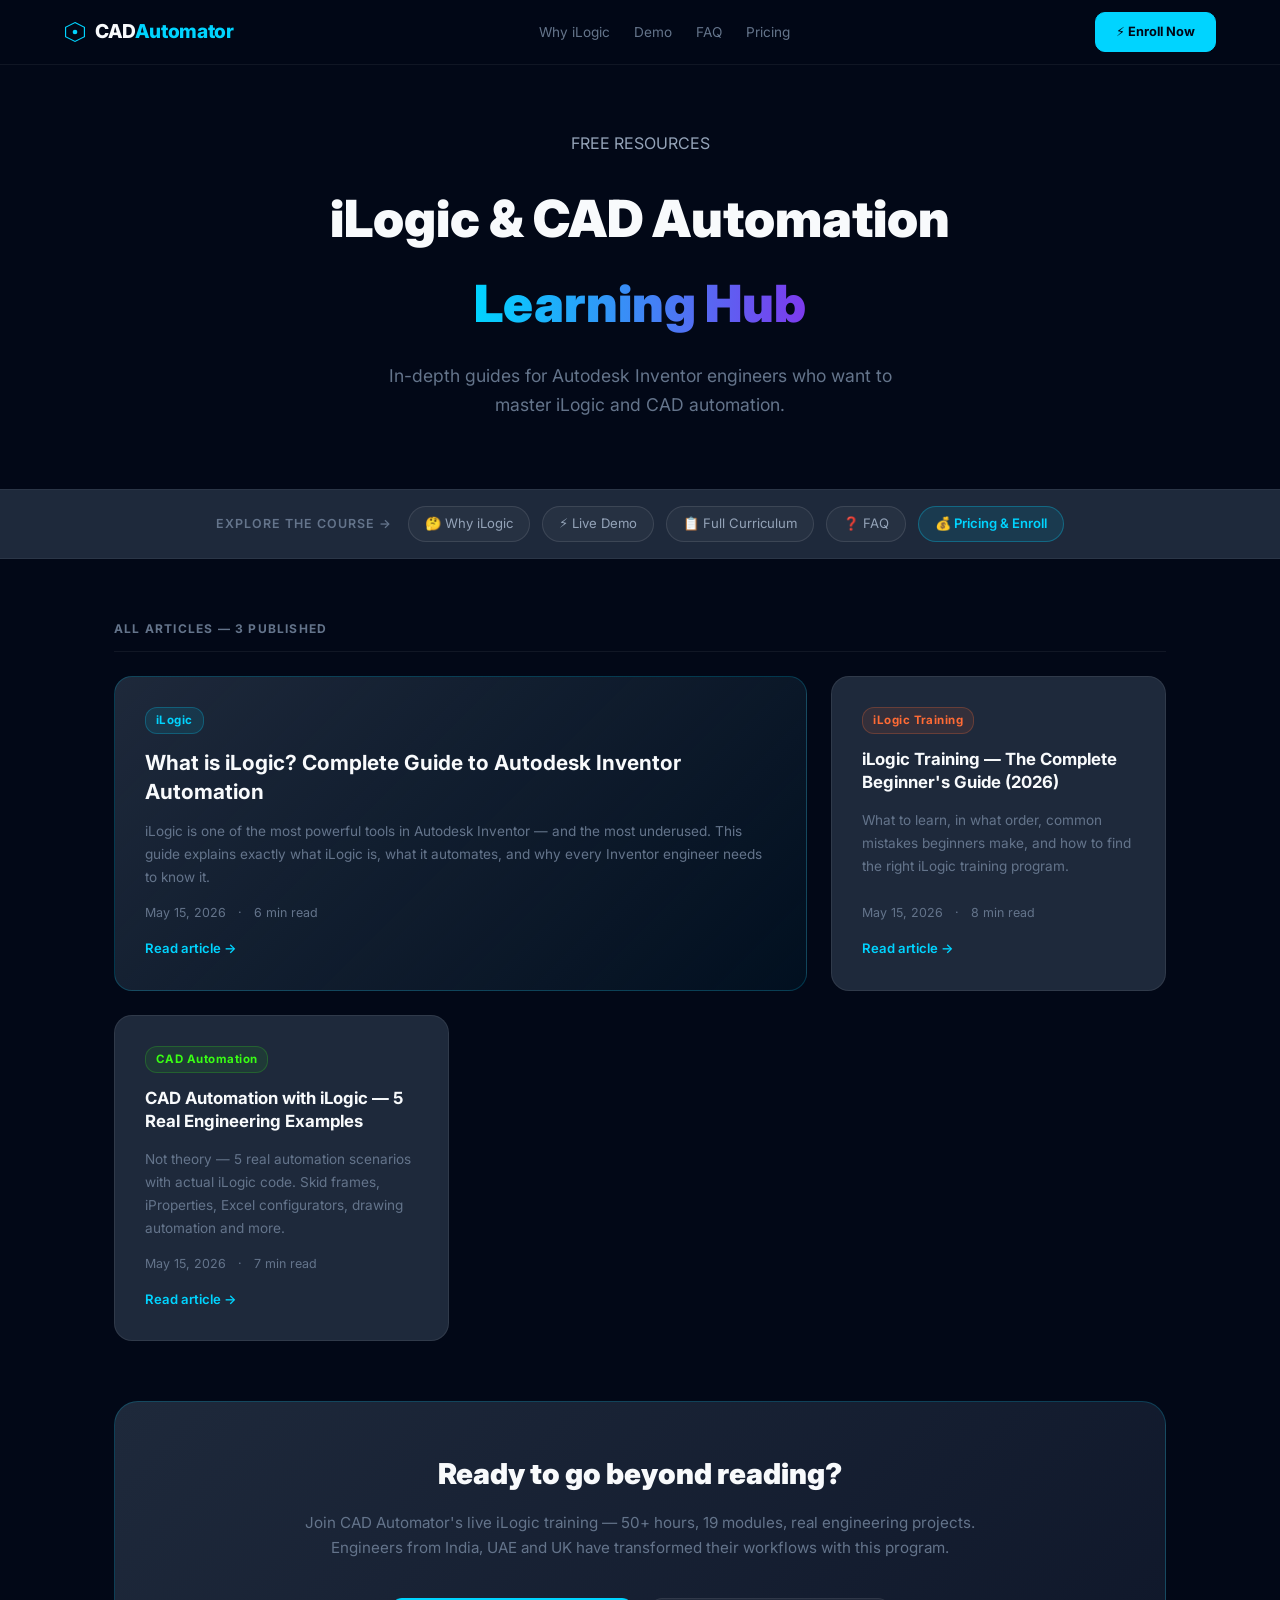
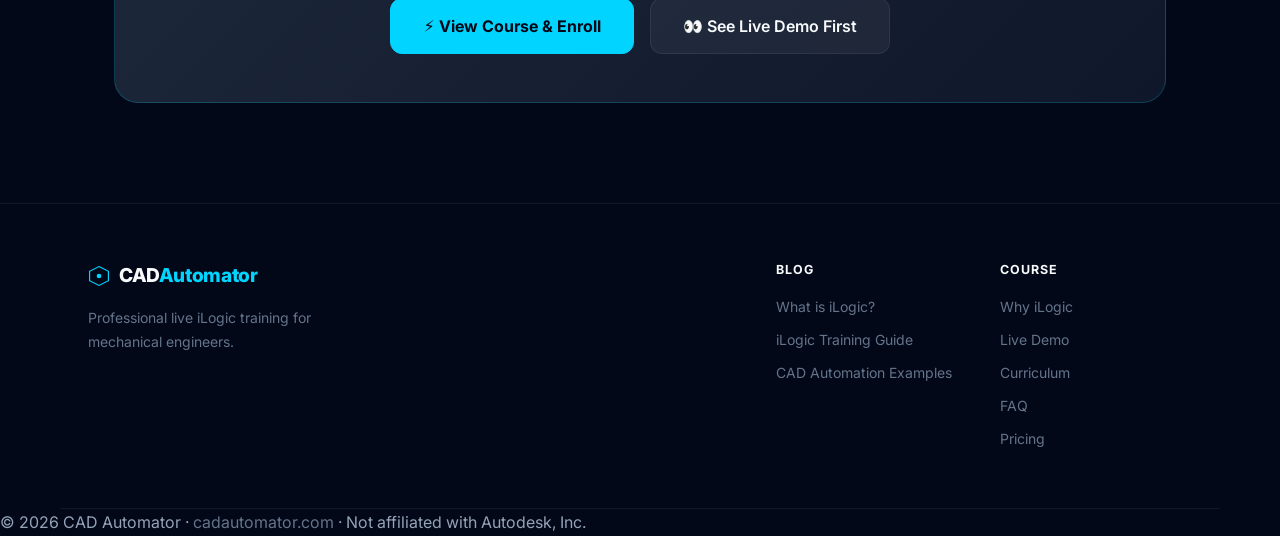
==== blog/index.html @ 7ac7bbc1 "Add blog index hub page with quick nav links + Blog link in main navbar - Created blog/index.html: L" ====
<!DOCTYPE html>
<html lang="en">
<head>
  <meta charset="UTF-8" />
  <meta name="viewport" content="width=device-width, initial-scale=1.0" />
  <title>iLogic & CAD Automation Blog | CAD Automator</title>
  <meta name="description" content="Free iLogic and CAD automation guides for Autodesk Inventor engineers. Learn what iLogic is, how to get started, and see real automation examples." />
  <meta name="keywords" content="iLogic blog, CAD automation articles, Autodesk Inventor iLogic guides, iLogic training resources" />
  <link rel="canonical" href="https://cadautomator.com/blog/" />
  <script async src="https://www.googletagmanager.com/gtag/js?id=G-97KYLBNP5W"></script>
  <script>window.dataLayer=window.dataLayer||[];function gtag(){dataLayer.push(arguments);}gtag('js',new Date());gtag('config','G-97KYLBNP5W');</script>
  <link rel="preconnect" href="https://fonts.googleapis.com" />
  <link href="https://fonts.googleapis.com/css2?family=Inter:wght@300;400;500;600;700;800;900&family=JetBrains+Mono:wght@400;600&display=swap" rel="stylesheet" />
  <link rel="stylesheet" href="../css/style.css" />
  <style>
    .blog-index-hero { padding: 130px 0 70px; background: var(--dark); text-align: center; }
    .blog-index-hero h1 { font-size: clamp(2rem,5vw,3.2rem); font-weight: 900; color: var(--white); margin-bottom: 16px; }
    .blog-index-hero p { font-size: 1.1rem; color: var(--mid); max-width: 560px; margin: 0 auto; }

    /* ── Quick links to main site ── */
    .quick-links-bar { background: var(--dark3); border-top: 1px solid rgba(255,255,255,.06); border-bottom: 1px solid rgba(255,255,255,.06); padding: 16px 0; }
    .quick-links-inner { max-width: 1100px; margin: 0 auto; padding: 0 24px; display: flex; align-items: center; gap: 12px; flex-wrap: wrap; justify-content: center; }
    .ql-label { font-size: .78rem; color: var(--mid); font-weight: 600; letter-spacing: .08em; text-transform: uppercase; margin-right: 4px; }
    .ql-link { display: inline-flex; align-items: center; gap: 6px; background: rgba(255,255,255,.04); border: 1px solid rgba(255,255,255,.1); border-radius: 20px; padding: 6px 16px; font-size: .82rem; color: var(--light); text-decoration: none; transition: border-color .2s, color .2s; white-space: nowrap; }
    .ql-link:hover { border-color: rgba(0,212,255,.4); color: var(--blue); }
    .ql-link.ql-cta { background: rgba(0,212,255,.1); border-color: rgba(0,212,255,.3); color: var(--blue); font-weight: 600; }

    /* ── Articles grid ── */
    .blog-index-body { max-width: 1100px; margin: 0 auto; padding: 60px 24px 100px; }
    .bi-section-label { font-size: .75rem; font-weight: 700; color: var(--mid); letter-spacing: .1em; text-transform: uppercase; margin-bottom: 24px; padding-bottom: 12px; border-bottom: 1px solid rgba(255,255,255,.06); }
    .bi-grid { display: grid; grid-template-columns: repeat(3,1fr); gap: 24px; margin-bottom: 60px; }
    .bi-card { background: var(--dark3); border: 1px solid rgba(255,255,255,.08); border-radius: 18px; padding: 30px; text-decoration: none; display: flex; flex-direction: column; gap: 14px; transition: border-color .2s, transform .2s; }
    .bi-card:hover { border-color: rgba(0,212,255,.35); transform: translateY(-4px); }
    .bi-card.featured { grid-column: span 2; background: linear-gradient(135deg, var(--dark3), rgba(0,212,255,.04)); border-color: rgba(0,212,255,.2); }
    .bi-tag { display:inline-block; padding: 3px 10px; border-radius: 12px; font-size: .72rem; font-weight: 700; letter-spacing: .04em; align-self: flex-start; }
    .bi-tag.blue { background: rgba(0,212,255,.1); color: var(--blue); border: 1px solid rgba(0,212,255,.25); }
    .bi-tag.orange { background: rgba(255,107,53,.1); color: var(--orange); border: 1px solid rgba(255,107,53,.25); }
    .bi-tag.green { background: rgba(57,255,20,.08); color: var(--green); border: 1px solid rgba(57,255,20,.2); }
    .bi-card h2 { font-size: 1.05rem; font-weight: 700; color: var(--white); line-height: 1.4; margin: 0; }
    .bi-card.featured h2 { font-size: 1.3rem; }
    .bi-card p { font-size: .85rem; color: var(--mid); line-height: 1.7; margin: 0; flex: 1; }
    .bi-meta { display: flex; align-items: center; gap: 12px; font-size: .78rem; color: var(--mid); }
    .bi-read-link { font-size: .82rem; font-weight: 600; color: var(--blue); margin-top: auto; }

    /* ── CTA banner ── */
    .blog-cta-banner { background: linear-gradient(135deg, var(--dark3), var(--dark2)); border: 1px solid rgba(0,212,255,.2); border-radius: 24px; padding: 48px; text-align: center; }
    .blog-cta-banner h2 { font-size: 1.8rem; font-weight: 900; color: var(--white); margin-bottom: 12px; }
    .blog-cta-banner p { color: var(--mid); margin-bottom: 28px; font-size: .95rem; }

    /* ── Navbar ── */
    .bi-navbar { position: fixed; top: 0; left: 0; right: 0; z-index: 100; background: rgba(2,8,23,.95); backdrop-filter: blur(12px); border-bottom: 1px solid rgba(255,255,255,.06); padding: 0; }
    .bi-nav-inner { max-width: 1200px; margin: 0 auto; padding: 0 24px; height: 64px; display: flex; align-items: center; justify-content: space-between; }
    .bi-nav-links { display: flex; gap: 24px; align-items: center; }
    .bi-nav-links a { color: var(--mid); text-decoration: none; font-size: .85rem; transition: color .2s; }
    .bi-nav-links a:hover { color: var(--white); }

    @media(max-width:900px){ .bi-grid{ grid-template-columns:1fr; } .bi-card.featured{ grid-column: span 1; } }
  </style>
</head>
<body>

<!-- ── Navbar ── -->
<header class="bi-navbar">
  <div class="bi-nav-inner">
    <a href="../index.html" class="logo">
      <svg width="22" height="22" viewBox="0 0 28 28" fill="none"><polygon points="14,2 26,8 26,20 14,26 2,20 2,8" fill="none" stroke="#00d4ff" stroke-width="1.5"/><circle cx="14" cy="14" r="3" fill="#00d4ff"/></svg>
      <span>CAD<span class="logo-accent">Automator</span></span>
    </a>
    <nav class="bi-nav-links">
      <a href="../index.html#why">Why iLogic</a>
      <a href="../index.html#demo">Demo</a>
      <a href="../index.html#faq">FAQ</a>
      <a href="../index.html#pricing">Pricing</a>
    </nav>
    <a href="../index.html#pricing" class="btn btn-neon" style="font-size:.8rem;padding:8px 20px">⚡ Enroll Now</a>
  </div>
</header>

<!-- ── Hero ── -->
<section class="blog-index-hero">
  <div class="section-badge" style="margin-bottom:20px">FREE RESOURCES</div>
  <h1>iLogic &amp; CAD Automation<br><span class="gradient-text">Learning Hub</span></h1>
  <p>In-depth guides for Autodesk Inventor engineers who want to master iLogic and CAD automation.</p>
</section>

<!-- ── Quick Links to Main Site ── -->
<div class="quick-links-bar">
  <div class="quick-links-inner">
    <span class="ql-label">Explore the course →</span>
    <a href="../index.html#why" class="ql-link">🤔 Why iLogic</a>
    <a href="../index.html#demo" class="ql-link">⚡ Live Demo</a>
    <a href="../index.html#structure" class="ql-link">📋 Full Curriculum</a>
    <a href="../index.html#faq" class="ql-link">❓ FAQ</a>
    <a href="../index.html#pricing" class="ql-link ql-cta">💰 Pricing &amp; Enroll</a>
  </div>
</div>

<!-- ── Articles ── -->
<div class="blog-index-body">

  <p class="bi-section-label">All Articles — 3 published</p>

  <div class="bi-grid">

    <a href="what-is-ilogic.html" class="bi-card featured">
      <span class="bi-tag blue">iLogic</span>
      <h2>What is iLogic? Complete Guide to Autodesk Inventor Automation</h2>
      <p>iLogic is one of the most powerful tools in Autodesk Inventor — and the most underused. This guide explains exactly what iLogic is, what it automates, and why every Inventor engineer needs to know it.</p>
      <div class="bi-meta">
        <span>May 15, 2026</span>
        <span>·</span>
        <span>6 min read</span>
      </div>
      <span class="bi-read-link">Read article →</span>
    </a>

    <a href="ilogic-training-guide.html" class="bi-card">
      <span class="bi-tag orange">iLogic Training</span>
      <h2>iLogic Training — The Complete Beginner's Guide (2026)</h2>
      <p>What to learn, in what order, common mistakes beginners make, and how to find the right iLogic training program.</p>
      <div class="bi-meta">
        <span>May 15, 2026</span>
        <span>·</span>
        <span>8 min read</span>
      </div>
      <span class="bi-read-link">Read article →</span>
    </a>

    <a href="cad-automation-examples.html" class="bi-card">
      <span class="bi-tag green">CAD Automation</span>
      <h2>CAD Automation with iLogic — 5 Real Engineering Examples</h2>
      <p>Not theory — 5 real automation scenarios with actual iLogic code. Skid frames, iProperties, Excel configurators, drawing automation and more.</p>
      <div class="bi-meta">
        <span>May 15, 2026</span>
        <span>·</span>
        <span>7 min read</span>
      </div>
      <span class="bi-read-link">Read article →</span>
    </a>

  </div>

  <!-- CTA Banner -->
  <div class="blog-cta-banner">
    <h2>Ready to go beyond reading?</h2>
    <p>Join CAD Automator's live iLogic training — 50+ hours, 19 modules, real engineering projects.<br>Engineers from India, UAE and UK have transformed their workflows with this program.</p>
    <a href="../index.html#pricing" class="btn btn-neon btn-xl pulse-btn">⚡ View Course &amp; Enroll</a>
    &nbsp;&nbsp;
    <a href="../index.html#demo" class="btn btn-ghost btn-xl" style="margin-top:10px">👀 See Live Demo First</a>
  </div>

</div>

<!-- ── Footer ── -->
<footer class="footer" style="margin-top:0">
  <div class="container footer-inner">
    <div class="footer-brand">
      <a href="../index.html" class="logo">
        <svg width="22" height="22" viewBox="0 0 28 28" fill="none"><polygon points="14,2 26,8 26,20 14,26 2,20 2,8" fill="none" stroke="#00d4ff" stroke-width="1.5"/><circle cx="14" cy="14" r="3" fill="#00d4ff"/></svg>
        <span>CAD<span class="logo-accent">Automator</span></span>
      </a>
      <p>Professional live iLogic training for mechanical engineers.</p>
    </div>
    <div class="footer-links">
      <div class="fl-col">
        <h4>Blog</h4>
        <a href="what-is-ilogic.html">What is iLogic?</a>
        <a href="ilogic-training-guide.html">iLogic Training Guide</a>
        <a href="cad-automation-examples.html">CAD Automation Examples</a>
      </div>
      <div class="fl-col">
        <h4>Course</h4>
        <a href="../index.html#why">Why iLogic</a>
        <a href="../index.html#demo">Live Demo</a>
        <a href="../index.html#structure">Curriculum</a>
        <a href="../index.html#faq">FAQ</a>
        <a href="../index.html#pricing">Pricing</a>
      </div>
    </div>
  </div>
  <div class="footer-copy">
    <p>&copy; 2026 CAD Automator · <a href="https://cadautomator.com" style="color:var(--mid)">cadautomator.com</a> · Not affiliated with Autodesk, Inc.</p>
  </div>
</footer>

</body>
</html>
---- css/style.css ----
/* ── Reset & Base ─────────────────────────────────────────── */
*, *::before, *::after { box-sizing: border-box; margin: 0; padding: 0; }

:root {
  --blue:    #00d4ff;
  --blue-dk: #0ea5e9;
  --orange:  #ff6b35;
  --green:   #39ff14;
  --purple:  #a855f7;
  --dark:    #020817;
  --dark2:   #0f172a;
  --dark3:   #1e293b;
  --mid:     #64748b;
  --light:   #94a3b8;
  --white:   #f8fafc;
  --border:  rgba(255,255,255,.07);
  --radius:  14px;
  --glow-blue:   0 0 24px rgba(0,212,255,.35);
  --glow-orange: 0 0 24px rgba(255,107,53,.35);
  --glow-green:  0 0 24px rgba(57,255,20,.35);
}

html { scroll-behavior: smooth; }

body {
  font-family: 'Inter', system-ui, sans-serif;
  font-size: 16px;
  line-height: 1.65;
  color: var(--light);
  background: var(--dark);
  overflow-x: hidden;
}

a  { text-decoration: none; color: inherit; }
ul { list-style: none; }
strong { color: var(--white); }

.container {
  max-width: 1160px;
  margin: 0 auto;
  padding: 0 28px;
}

.section { padding: 100px 0; position: relative; }

.section-label-wrap { text-align: center; margin-bottom: 16px; }
.section-chip {
  display: inline-block;
  padding: 5px 16px;
  border-radius: 99px;
  font-size: .72rem;
  font-weight: 700;
  letter-spacing: .1em;
  text-transform: uppercase;
  background: rgba(0,212,255,.12);
  color: var(--blue);
  border: 1px solid rgba(0,212,255,.25);
}
.chip-orange { background: rgba(255,107,53,.12); color: var(--orange); border-color: rgba(255,107,53,.25); }
.chip-green  { background: rgba(57,255,20,.1);   color: var(--green);  border-color: rgba(57,255,20,.2); }

.section-title {
  font-size: clamp(1.9rem, 3.5vw, 2.8rem);
  font-weight: 800;
  color: var(--white);
  line-height: 1.18;
  text-align: center;
  margin-bottom: 16px;
}
.section-sub { text-align: center; color: var(--mid); max-width: 580px; margin: 0 auto; }
.text-center { text-align: center; }

/* Gradient text */
.gradient-text {
  background: linear-gradient(90deg, #00d4ff, #7c3aed);
  -webkit-background-clip: text;
  -webkit-text-fill-color: transparent;
  background-clip: text;
}
.gradient-text-orange {
  background: linear-gradient(90deg, #ff6b35, #f59e0b);
  -webkit-background-clip: text;
  -webkit-text-fill-color: transparent;
  background-clip: text;
}

/* Syntax highlight */
.kw  { color: #c084fc; }
.str { color: #86efac; }
.num { color: #fb923c; }

/* ── Cursor glow ──────────────────────────────────────────── */
.cursor-glow {
  position: fixed;
  width: 400px; height: 400px;
  border-radius: 50%;
  background: radial-gradient(circle, rgba(0,212,255,.06) 0%, transparent 70%);
  pointer-events: none;
  z-index: 0;
  transform: translate(-50%,-50%);
  transition: transform .1s linear;
}

/* ── Particle canvas ──────────────────────────────────────── */
#particleCanvas {
  position: fixed;
  inset: 0;
  pointer-events: none;
  z-index: 0;
  opacity: .5;
}

/* ── Buttons ──────────────────────────────────────────────── */
.btn {
  display: inline-flex;
  align-items: center;
  justify-content: center;
  gap: 8px;
  padding: 10px 22px;
  border-radius: 10px;
  font-weight: 600;
  font-size: .9rem;
  cursor: pointer;
  border: 1.5px solid transparent;
  transition: all .22s;
  white-space: nowrap;
  position: relative;
  z-index: 1;
}
.btn-neon {
  background: var(--blue);
  color: var(--dark);
  border-color: var(--blue);
  font-weight: 700;
}
.btn-neon:hover {
  background: #22e5ff;
  box-shadow: var(--glow-blue);
  transform: translateY(-2px);
}
.btn-ghost {
  background: rgba(255,255,255,.05);
  color: var(--white);
  border-color: var(--border);
}
.btn-ghost:hover {
  background: rgba(255,255,255,.1);
  border-color: rgba(255,255,255,.2);
  transform: translateY(-2px);
}
.btn-outline {
  background: transparent;
  color: var(--blue);
  border-color: rgba(0,212,255,.4);
}
.btn-outline:hover {
  background: rgba(0,212,255,.08);
  border-color: var(--blue);
  transform: translateY(-2px);
}
.btn-xl { padding: 14px 32px; font-size: 1rem; border-radius: 12px; }
.btn-icon { font-size: 1.1rem; }
.pulse-btn { animation: btnPulse 2.5s ease-in-out infinite; }
@keyframes btnPulse {
  0%,100% { box-shadow: 0 0 0 0 rgba(0,212,255,.4); }
  50%      { box-shadow: 0 0 0 12px rgba(0,212,255,0); }
}

/* ── Reveal animation ─────────────────────────────────────── */
.reveal {
  opacity: 0;
  transform: translateY(30px);
  transition: opacity .6s ease, transform .6s ease;
}
.reveal.visible { opacity: 1; transform: translateY(0); }

/* ── Live dot ─────────────────────────────────────────────── */
.live-dot {
  display: inline-block;
  width: 8px; height: 8px;
  border-radius: 50%;
  background: #ef4444;
  animation: liveBlink 1.4s ease-in-out infinite;
  margin-right: 6px;
  vertical-align: middle;
}
.live-dot-sm {
  display: inline-block;
  width: 6px; height: 6px;
  border-radius: 50%;
  background: #ef4444;
  animation: liveBlink 1.4s ease-in-out infinite;
  margin-right: 5px;
  vertical-align: middle;
}
@keyframes liveBlink {
  0%,100% { opacity: 1; box-shadow: 0 0 6px #ef4444; }
  50%      { opacity: .4; box-shadow: none; }
}

/* ── Navbar ───────────────────────────────────────────────── */
.navbar {
  position: fixed;
  top: 0; left: 0; right: 0;
  z-index: 200;
  background: rgba(2,8,23,.85);
  backdrop-filter: blur(16px);
  border-bottom: 1px solid var(--border);
  transition: box-shadow .3s;
}
.navbar.scrolled { box-shadow: 0 4px 32px rgba(0,0,0,.5); }

.nav-inner {
  display: flex;
  align-items: center;
  gap: 24px;
  height: 68px;
  max-width: 1160px;
  margin: 0 auto;
  padding: 0 28px;
}

.logo {
  display: flex;
  align-items: center;
  gap: 9px;
  font-size: 1.2rem;
  font-weight: 800;
  color: var(--white);
  letter-spacing: -.02em;
}
.logo-accent { color: var(--blue); }

.nav-links {
  display: flex;
  gap: 28px;
  margin-left: auto;
}
.nav-links a {
  font-size: .875rem;
  font-weight: 500;
  color: var(--mid);
  transition: color .2s;
}
.nav-links a:hover { color: var(--white); }
.nav-blog-link { color: var(--blue) !important; border: 1px solid rgba(0,212,255,.25); border-radius: 20px; padding: 4px 12px !important; }

.nav-actions { display: flex; gap: 10px; margin-left: 16px; }

.hamburger {
  display: none;
  flex-direction: column;
  gap: 5px;
  background: none;
  border: none;
  cursor: pointer;
  padding: 4px;
  margin-left: auto;
}
.hamburger span {
  display: block;
  width: 22px; height: 2px;
  background: var(--light);
  border-radius: 2px;
  transition: all .3s;
}

.mobile-menu {
  display: none;
  flex-direction: column;
  padding: 16px 28px 20px;
  border-top: 1px solid var(--border);
  gap: 14px;
}
.mobile-menu a {
  font-size: .95rem;
  font-weight: 500;
  color: var(--light);
}
.mobile-menu.open { display: flex; }

/* ── Hero ─────────────────────────────────────────────────── */
.hero {
  min-height: 100vh;
  display: flex;
  flex-direction: column;
  align-items: center;
  justify-content: center;
  text-align: center;
  padding: 140px 28px 80px;
  position: relative;
  overflow: hidden;
}

.hero-bg-grid {
  position: absolute;
  inset: 0;
  background-image:
    linear-gradient(rgba(0,212,255,.04) 1px, transparent 1px),
    linear-gradient(90deg, rgba(0,212,255,.04) 1px, transparent 1px);
  background-size: 60px 60px;
  mask-image: radial-gradient(ellipse 80% 80% at 50% 50%, black 40%, transparent 100%);
  z-index: 0;
}

.hero-orbs { position: absolute; inset: 0; overflow: hidden; z-index: 0; }
.orb {
  position: absolute;
  border-radius: 50%;
  filter: blur(80px);
  opacity: .35;
  animation: orbFloat 8s ease-in-out infinite;
}
.orb1 { width: 500px; height: 500px; background: #1d4ed8; top: -10%; left: -10%; animation-delay: 0s; }
.orb2 { width: 400px; height: 400px; background: #9333ea; top: 20%; right: -5%; animation-delay: 3s; }
.orb3 { width: 300px; height: 300px; background: #0f766e; bottom: 10%; left: 30%; animation-delay: 5s; }
@keyframes orbFloat {
  0%,100% { transform: translate(0, 0); }
  33%      { transform: translate(30px, -20px); }
  66%      { transform: translate(-20px, 20px); }
}

/* Floating elements */
.float-code, .float-cad {
  position: absolute;
  font-family: 'JetBrains Mono', monospace;
  font-size: .72rem;
  line-height: 1.6;
  color: var(--light);
  background: rgba(15,23,42,.8);
  border: 1px solid rgba(0,212,255,.2);
  border-radius: 10px;
  padding: 12px 16px;
  z-index: 1;
  pointer-events: none;
  backdrop-filter: blur(8px);
}
.float-cad { background: rgba(15,23,42,.6); padding: 14px; }

.fc1 { top: 18%; left: 5%; animation: floatA 7s ease-in-out infinite; }
.fc2 { top: 25%; right: 4%; animation: floatB 9s ease-in-out infinite; }
.fc3 { bottom: 22%; left: 3%; animation: floatA 11s ease-in-out infinite 2s; }
.fc4 { top: 15%; right: 18%; animation: floatB 8s ease-in-out infinite 1s; }
.fc5 { bottom: 25%; right: 8%; animation: floatA 10s ease-in-out infinite 3s; }
.fc-kw { color: #c084fc; }
.fc-str { color: #86efac; }
.fc-num { color: #fb923c; }
.fc-cm { color: #475569; }

@keyframes floatA {
  0%,100% { transform: translateY(0) rotate(-1deg); opacity: .7; }
  50%      { transform: translateY(-18px) rotate(1deg); opacity: 1; }
}
@keyframes floatB {
  0%,100% { transform: translateY(0) rotate(1deg); opacity: .6; }
  50%      { transform: translateY(14px) rotate(-1deg); opacity: .9; }
}

.hero-content { position: relative; z-index: 2; max-width: 820px; }

.hero-badge {
  display: inline-flex;
  align-items: center;
  gap: 6px;
  padding: 6px 18px;
  background: rgba(239,68,68,.1);
  border: 1px solid rgba(239,68,68,.25);
  border-radius: 99px;
  font-size: .72rem;
  font-weight: 700;
  letter-spacing: .1em;
  color: #fca5a5;
  margin-bottom: 28px;
}

.hero-title {
  font-size: clamp(2.4rem, 5vw, 4rem);
  font-weight: 900;
  color: var(--white);
  line-height: 1.1;
  margin-bottom: 24px;
  letter-spacing: -.03em;
}

.hero-sub {
  font-size: 1.15rem;
  color: var(--mid);
  margin-bottom: 40px;
  line-height: 1.7;
}
.hero-sub strong { color: var(--white); }

.hero-ctas {
  display: flex;
  gap: 14px;
  justify-content: center;
  flex-wrap: wrap;
  margin-bottom: 56px;
}

.hero-proof {
  display: inline-flex;
  align-items: center;
  gap: 32px;
  background: rgba(255,255,255,.04);
  border: 1px solid var(--border);
  border-radius: 16px;
  padding: 20px 36px;
}
.proof-item { text-align: center; }
.proof-item strong { display: block; font-size: 2rem; font-weight: 900; color: var(--white); line-height: 1; }
.proof-item span { font-size: .78rem; color: var(--mid); font-weight: 500; margin-top: 4px; display: block; }
.proof-divider { width: 1px; height: 44px; background: var(--border); }

.scroll-indicator {
  position: absolute;
  bottom: 32px;
  left: 50%;
  transform: translateX(-50%);
  display: flex;
  flex-direction: column;
  align-items: center;
  gap: 8px;
  color: var(--mid);
  font-size: .75rem;
  z-index: 2;
  animation: scrollBob 2s ease-in-out infinite;
}
.scroll-line {
  width: 1px; height: 40px;
  background: linear-gradient(to bottom, var(--blue), transparent);
}
@keyframes scrollBob {
  0%,100% { transform: translateX(-50%) translateY(0); }
  50%      { transform: translateX(-50%) translateY(6px); }
}

/* ── Why Section ──────────────────────────────────────────── */
.why-section { background: var(--dark); }

.analogy-block {
  display: grid;
  grid-template-columns: 1fr 1fr;
  gap: 40px;
  margin: 56px 0;
  background: var(--dark2);
  border: 1px solid var(--border);
  border-radius: 20px;
  padding: 48px;
  align-items: center;
}

.analogy-left .analogy-icon { font-size: 2.5rem; margin-bottom: 20px; }
.analogy-left blockquote {
  font-size: 1.15rem;
  font-style: italic;
  color: var(--white);
  line-height: 1.7;
  border-left: 3px solid var(--blue);
  padding-left: 20px;
  margin-bottom: 20px;
}
.analogy-line { width: 48px; height: 2px; background: var(--blue); margin: 20px 0; }
.analogy-follow { color: var(--mid); line-height: 1.7; }
.accent-blue { color: var(--blue); font-weight: 600; }

.ai-vs-block {
  display: flex;
  align-items: stretch;
  gap: 0;
  border-radius: 16px;
  overflow: hidden;
  border: 1px solid var(--border);
}
.ai-col { flex: 1; padding: 28px 22px; }
.ai-col:first-child { background: rgba(239,68,68,.06); }
.ai-col:last-child  { background: rgba(0,212,255,.06); }
.ai-col-header {
  font-size: .78rem;
  font-weight: 700;
  letter-spacing: .08em;
  text-transform: uppercase;
  margin-bottom: 16px;
  padding: 5px 0;
}
.ai-only { color: #f87171; }
.ai-plus  { color: var(--blue); }
.ai-list li {
  padding: 7px 0;
  font-size: .875rem;
  border-bottom: 1px solid rgba(255,255,255,.05);
  color: var(--light);
}
.ai-list li:last-child { border-bottom: none; }
.highlight-bad  { color: #f87171; font-weight: 700; }
.highlight-good { color: var(--green); font-weight: 700; }
.vs-badge {
  display: flex;
  align-items: center;
  justify-content: center;
  width: 44px;
  flex-shrink: 0;
  background: var(--dark3);
  font-weight: 900;
  font-size: .85rem;
  color: var(--mid);
  letter-spacing: .05em;
}

.why-cards {
  display: grid;
  grid-template-columns: repeat(4, 1fr);
  gap: 20px;
  margin-top: 48px;
}
.why-card {
  background: var(--dark2);
  border: 1px solid var(--border);
  border-radius: var(--radius);
  padding: 28px 24px;
  transition: transform .25s, border-color .25s, box-shadow .25s;
}
.why-card:hover {
  transform: translateY(-5px);
  border-color: rgba(0,212,255,.3);
  box-shadow: var(--glow-blue);
}
.why-card-icon { font-size: 2rem; margin-bottom: 14px; }
.why-card h3 { font-size: 1rem; font-weight: 700; color: var(--white); margin-bottom: 10px; }
.why-card p  { font-size: .875rem; color: var(--mid); line-height: 1.65; }

/* ── Teach Section ────────────────────────────────────────── */
.teach-section { background: linear-gradient(180deg, var(--dark) 0%, #080f1f 100%); }

.teach-grid {
  display: grid;
  grid-template-columns: 1fr 1fr;
  gap: 64px;
  margin-top: 56px;
  align-items: start;
}

.teach-point {
  display: flex;
  gap: 20px;
  margin-bottom: 32px;
  padding: 24px;
  border-radius: var(--radius);
  border: 1px solid var(--border);
  background: rgba(255,255,255,.02);
  transition: border-color .25s, background .25s;
}
.teach-point:hover {
  border-color: rgba(255,107,53,.3);
  background: rgba(255,107,53,.04);
}
.tp-num {
  font-size: 1.8rem;
  font-weight: 900;
  color: rgba(0,212,255,.25);
  font-family: 'JetBrains Mono', monospace;
  line-height: 1;
  min-width: 40px;
}
.teach-point h3 { font-size: .975rem; font-weight: 700; color: var(--white); margin-bottom: 8px; }
.teach-point p  { font-size: .875rem; color: var(--mid); line-height: 1.65; }

.transformation-cards { margin-bottom: 28px; }
.trans-card {
  display: flex;
  align-items: center;
  gap: 14px;
  padding: 18px 22px;
  background: var(--dark2);
  border: 1px solid var(--border);
  border-radius: 12px;
  margin-bottom: 12px;
  transition: border-color .25s, transform .25s;
}
.trans-card:hover { border-color: rgba(0,212,255,.3); transform: translateX(6px); }
.trans-from { color: var(--mid); font-size: .9rem; flex: 1; }
.trans-arrow { color: var(--blue); font-size: 1.2rem; font-weight: 700; }
.trans-to   { color: var(--white); font-size: .9rem; font-weight: 600; flex: 1; text-align: right; }

/* Code explainer */
.code-explainer {
  background: var(--dark2);
  border: 1px solid rgba(0,212,255,.2);
  border-radius: var(--radius);
  overflow: hidden;
}
.ce-header {
  padding: 11px 18px;
  background: rgba(0,212,255,.06);
  font-size: .78rem;
  font-weight: 600;
  color: var(--blue);
  border-bottom: 1px solid rgba(0,212,255,.15);
  display: flex;
  align-items: center;
}
.ce-lines { padding: 6px 0; }
.ce-line {
  display: flex;
  align-items: center;
  justify-content: space-between;
  gap: 12px;
  padding: 9px 18px;
  transition: background .3s;
  border-left: 2px solid transparent;
}
.ce-line.active {
  background: rgba(0,212,255,.07);
  border-left-color: var(--blue);
}
.ce-code {
  font-family: 'JetBrains Mono', monospace;
  font-size: .78rem;
  color: var(--light);
  white-space: pre;
}
.ce-explain {
  font-size: .75rem;
  color: var(--mid);
  text-align: right;
  white-space: nowrap;
  flex-shrink: 0;
}
.ce-line.active .ce-explain { color: var(--blue); font-weight: 600; }

/* ── Structure Section ────────────────────────────────────── */
.structure-section { background: var(--dark); }

.not-recorded-banner {
  display: flex;
  align-items: center;
  justify-content: center;
  gap: 0;
  margin: 48px auto;
  max-width: 700px;
  border-radius: 16px;
  overflow: hidden;
  border: 1px solid var(--border);
}
.nr-item {
  flex: 1;
  display: flex;
  align-items: center;
  gap: 14px;
  padding: 24px 28px;
}
.bad-item  { background: rgba(239,68,68,.07); }
.good-item { background: rgba(0,212,255,.07); }
.nr-icon { font-size: 1.4rem; flex-shrink: 0; }
.nr-item strong { display: block; color: var(--white); font-size: .95rem; margin-bottom: 3px; }
.nr-item span   { font-size: .82rem; color: var(--mid); }
.nr-divider { width: 1px; background: var(--border); align-self: stretch; }
.live-pulse { animation: liveBlink 1.4s ease-in-out infinite; }

.program-timeline {
  max-width: 760px;
  margin: 0 auto;
  position: relative;
}
.program-timeline::before {
  content: '';
  position: absolute;
  left: 30px;
  top: 28px;
  bottom: 28px;
  width: 1px;
  background: linear-gradient(to bottom, var(--blue), var(--purple), transparent);
}

.timeline-item {
  display: flex;
  gap: 28px;
  align-items: flex-start;
  margin-bottom: 36px;
  padding-left: 8px;
}
.tl-icon {
  width: 48px; height: 48px;
  flex-shrink: 0;
  border-radius: 50%;
  background: var(--dark2);
  border: 1.5px solid rgba(0,212,255,.3);
  display: flex;
  align-items: center;
  justify-content: center;
  font-size: 1.3rem;
  position: relative;
  z-index: 1;
}
.tl-content {
  background: var(--dark2);
  border: 1px solid var(--border);
  border-radius: var(--radius);
  padding: 22px 26px;
  flex: 1;
  transition: border-color .25s;
}
.tl-content:hover { border-color: rgba(0,212,255,.25); }
.tl-content h3 { font-size: 1rem; font-weight: 700; color: var(--white); margin-bottom: 8px; }
.tl-content p  { font-size: .875rem; color: var(--mid); line-height: 1.65; margin-bottom: 14px; }
.tl-tags { display: flex; gap: 8px; flex-wrap: wrap; }
.tag {
  padding: 3px 10px;
  border-radius: 99px;
  font-size: .72rem;
  font-weight: 600;
  background: rgba(0,212,255,.1);
  color: var(--blue);
  border: 1px solid rgba(0,212,255,.2);
}

/* ── Curriculum ───────────────────────────────────────────── */
.curr-stats {
  display: flex;
  align-items: center;
  justify-content: center;
  gap: 0;
  background: var(--dark2);
  border: 1px solid var(--border);
  border-radius: 16px;
  padding: 24px 32px;
  margin: 40px auto 56px;
  max-width: 780px;
  flex-wrap: wrap;
  gap: 12px;
}
.cs-item { text-align: center; padding: 0 20px; }
.cs-item strong { display: block; font-size: 1.6rem; font-weight: 900; color: var(--white); line-height: 1; }
.cs-item span   { font-size: .78rem; color: var(--mid); margin-top: 4px; display: block; }
.cs-div { width: 1px; height: 36px; background: var(--border); }

.curr-phase { margin-bottom: 48px; }
.curr-phase-label {
  font-size: .8rem;
  font-weight: 700;
  letter-spacing: .1em;
  text-transform: uppercase;
  color: var(--blue);
  margin-bottom: 16px;
  padding-left: 4px;
  border-left: 3px solid var(--blue);
  padding-left: 12px;
}

.curr-grid {
  display: grid;
  grid-template-columns: repeat(3, 1fr);
  gap: 16px;
}

.curr-card {
  background: var(--dark2);
  border: 1px solid var(--border);
  border-radius: var(--radius);
  display: flex;
  gap: 0;
  overflow: hidden;
  transition: transform .2s, border-color .2s, box-shadow .2s;
}
.curr-card:hover {
  transform: translateY(-4px);
  border-color: rgba(0,212,255,.3);
  box-shadow: var(--glow-blue);
}
.curr-card-new {
  border-color: rgba(168,85,247,.3);
  background: linear-gradient(135deg, var(--dark2), rgba(168,85,247,.05));
}
.curr-card-new:hover { border-color: rgba(168,85,247,.6); box-shadow: 0 0 24px rgba(168,85,247,.25); }
.curr-card-project { border-color: rgba(255,107,53,.25); }
.curr-card-project:hover { border-color: rgba(255,107,53,.5); box-shadow: var(--glow-orange); }
.curr-card-capstone {
  border-color: rgba(251,191,36,.3);
  background: linear-gradient(135deg, var(--dark2), rgba(251,191,36,.05));
}
.curr-card-capstone:hover { border-color: rgba(251,191,36,.6); box-shadow: 0 0 24px rgba(251,191,36,.2); }

.curr-num {
  background: rgba(0,212,255,.08);
  color: rgba(0,212,255,.5);
  font-family: 'JetBrains Mono', monospace;
  font-size: 1.3rem;
  font-weight: 800;
  padding: 20px 16px;
  min-width: 62px;
  display: flex;
  align-items: flex-start;
  justify-content: center;
  border-right: 1px solid rgba(0,212,255,.1);
  line-height: 1;
}
.curr-num-star { background: rgba(168,85,247,.1); color: rgba(168,85,247,.7); border-right-color: rgba(168,85,247,.15); font-size: 1rem; }
.curr-num-proj { background: rgba(255,107,53,.08); color: rgba(255,107,53,.7); border-right-color: rgba(255,107,53,.15); font-size: 1.4rem; }
.curr-num-cap  { background: rgba(251,191,36,.1);  color: rgba(251,191,36,.8);  border-right-color: rgba(251,191,36,.15);  font-size: 1.6rem; }

.curr-body { padding: 18px 20px; flex: 1; }
.curr-body h3 { font-size: .9rem; font-weight: 700; color: var(--white); margin-bottom: 7px; line-height: 1.3; }
.curr-body p  { font-size: .78rem; color: var(--mid); line-height: 1.6; margin-bottom: 12px; }
.curr-meta { display: flex; gap: 6px; flex-wrap: wrap; }

.tag-free    { background: rgba(34,197,94,.12);  color: #4ade80; border-color: rgba(34,197,94,.2); }
.tag-new     { background: rgba(168,85,247,.12); color: #c084fc; border-color: rgba(168,85,247,.2); }
.tag-project { background: rgba(255,107,53,.1);  color: #fb923c; border-color: rgba(255,107,53,.2); }
.tag-cap     { background: rgba(251,191,36,.1);  color: #fbbf24; border-color: rgba(251,191,36,.2); }

.new-badge {
  display: inline-block;
  background: rgba(168,85,247,.2);
  color: #c084fc;
  border: 1px solid rgba(168,85,247,.3);
  border-radius: 4px;
  font-size: .65rem;
  font-weight: 700;
  padding: 2px 6px;
  margin-left: 6px;
  vertical-align: middle;
  text-transform: uppercase;
  letter-spacing: .06em;
}

/* ── Demo Section ─────────────────────────────────────────── */
.demo-section { background: linear-gradient(180deg, #080f1f 0%, var(--dark) 100%); }

.demo-wrapper {
  margin-top: 48px;
  background: var(--dark2);
  border: 1px solid var(--border);
  border-radius: 20px;
  overflow: hidden;
}
.demo-tabs {
  display: flex;
  border-bottom: 1px solid var(--border);
  overflow-x: auto;
}
.demo-tab {
  padding: 14px 24px;
  font-size: .85rem;
  font-weight: 600;
  color: var(--mid);
  background: none;
  border: none;
  border-bottom: 2px solid transparent;
  cursor: pointer;
  transition: all .2s;
  white-space: nowrap;
}
.demo-tab:hover  { color: var(--white); background: rgba(255,255,255,.03); }
.demo-tab.active { color: var(--blue); border-bottom-color: var(--blue); background: rgba(0,212,255,.04); }

.demo-panel { display: none; padding: 32px; }
.demo-panel.active { display: grid; grid-template-columns: 1fr 1.6fr; gap: 32px; }

.demo-form h4 { font-size: 1rem; font-weight: 700; color: var(--white); margin-bottom: 20px; }
.demo-desc { font-size: .875rem; color: var(--mid); line-height: 1.6; }
.df-group { margin-bottom: 16px; }
.df-group label { display: block; font-size: .78rem; font-weight: 600; color: var(--mid); margin-bottom: 6px; text-transform: uppercase; letter-spacing: .06em; }
.df-group select, .df-group input[type="text"] {
  width: 100%; padding: 10px 14px;
  background: var(--dark3);
  border: 1px solid rgba(255,255,255,.1);
  border-radius: 8px;
  color: var(--white);
  font-size: .875rem;
  font-family: inherit;
  outline: none;
  transition: border-color .2s;
}
.df-group select:focus, .df-group input:focus { border-color: var(--blue); }
.df-group input[type="range"] { width: calc(100% - 36px); accent-color: var(--blue); }
.df-group span { font-size: .875rem; font-weight: 700; color: var(--blue); margin-left: 8px; font-family: 'JetBrains Mono', monospace; }

.demo-output {
  background: var(--dark);
  border-radius: var(--radius);
  border: 1px solid var(--border);
  overflow: hidden;
}
.demo-cad-vis {
  padding: 20px;
  display: flex;
  justify-content: center;
  border-bottom: 1px solid var(--border);
}
.demo-params { padding: 14px 18px; }
.dp-row {
  display: flex;
  justify-content: space-between;
  align-items: center;
  padding: 7px 0;
  border-bottom: 1px solid rgba(255,255,255,.04);
  font-size: .83rem;
}
.dp-row:last-child { border-bottom: none; }
.dp-row span { color: var(--mid); }
.dp-row strong { color: var(--white); font-family: 'JetBrains Mono', monospace; }
.status-ok { color: var(--green) !important; }

.demo-code-peek {
  margin-top: 16px;
  background: #020817;
  border-radius: var(--radius);
  border: 1px solid rgba(0,212,255,.15);
  overflow: hidden;
}
.dcp-header {
  padding: 9px 16px;
  font-size: .72rem;
  font-weight: 700;
  color: var(--blue);
  border-bottom: 1px solid rgba(0,212,255,.1);
  letter-spacing: .05em;
  text-transform: uppercase;
}
.demo-code-peek pre {
  padding: 16px;
  font-size: .8rem;
  font-family: 'JetBrains Mono', monospace;
  line-height: 1.7;
  color: var(--light);
  overflow-x: auto;
}

/* BOM table */
.bom-table-wrap { background: var(--dark); border-radius: var(--radius); overflow: hidden; border: 1px solid var(--border); }
.bom-header { padding: 14px 18px; font-size: .85rem; font-weight: 700; color: var(--white); border-bottom: 1px solid var(--border); }
.bom-table { width: 100%; border-collapse: collapse; font-size: .83rem; }
.bom-table th { padding: 10px 14px; text-align: left; color: var(--mid); font-size: .72rem; font-weight: 700; text-transform: uppercase; letter-spacing: .06em; border-bottom: 1px solid var(--border); }
.bom-table td { padding: 10px 14px; border-bottom: 1px solid rgba(255,255,255,.04); color: var(--light); }
.bom-empty td { color: var(--mid); text-align: center; padding: 28px; font-style: italic; }
.bom-row-anim { animation: bomRowIn .3s ease forwards; opacity: 0; }
@keyframes bomRowIn {
  from { opacity: 0; transform: translateX(-10px); }
  to   { opacity: 1; transform: translateX(0); }
}
.bom-status { color: var(--green); font-weight: 600; font-size: .78rem; }

/* Draw preview */
.draw-preview {
  background: var(--dark);
  border-radius: var(--radius);
  border: 1px solid var(--border);
  min-height: 220px;
  display: flex;
  align-items: center;
  justify-content: center;
  padding: 20px;
}
.draw-placeholder { color: var(--mid); font-style: italic; font-size: .875rem; }
.draw-generated { width: 100%; }
.dg-title-block {
  border: 1px solid rgba(0,212,255,.25);
  border-radius: 10px;
  overflow: hidden;
}
.dg-row { display: flex; border-bottom: 1px solid rgba(0,212,255,.15); }
.dg-row:last-child { border-bottom: none; }
.dg-cell {
  flex: 1;
  padding: 9px 14px;
  font-size: .78rem;
  border-right: 1px solid rgba(0,212,255,.15);
}
.dg-cell:last-child { border-right: none; }
.dg-label { color: var(--mid); font-size: .68rem; font-weight: 700; text-transform: uppercase; letter-spacing: .06em; display: block; margin-bottom: 2px; }
.dg-value { color: var(--white); font-weight: 600; }

/* Rule output */
.rule-output { background: var(--dark); border-radius: var(--radius); border: 1px solid var(--border); padding: 18px; min-height: 200px; }
.ro-title { font-size: .78rem; font-weight: 700; color: var(--mid); text-transform: uppercase; letter-spacing: .08em; margin-bottom: 14px; }
.rule-rec-card {
  background: var(--dark2);
  border-left: 3px solid var(--blue);
  border-radius: 8px;
  padding: 12px 16px;
  margin-bottom: 10px;
  animation: bomRowIn .3s ease;
}
.rule-rec-card.orange { border-left-color: var(--orange); }
.rule-rec-card.green  { border-left-color: var(--green); }
.rrc-label { font-size: .72rem; font-weight: 700; color: var(--mid); text-transform: uppercase; letter-spacing: .06em; margin-bottom: 4px; }
.rrc-value { font-size: .875rem; font-weight: 600; color: var(--white); }

/* ── iProperties grid ─────────────────────────────────────── */
.iprop-grid { padding: 4px 0; }
.ip-row {
  display: grid;
  grid-template-columns: 64px 1fr 1fr auto;
  align-items: center;
  gap: 8px;
  padding: 8px 16px;
  border-bottom: 1px solid rgba(255,255,255,.04);
  font-size: .8rem;
}
.ip-row:last-child { border-bottom: none; }
.ip-tab   { color: var(--mid); font-size: .7rem; font-weight: 600; text-transform: uppercase; letter-spacing: .05em; }
.ip-field { color: var(--light); }
.ip-val   { color: var(--white); font-family: 'JetBrains Mono', monospace; font-size: .78rem; white-space: nowrap; overflow: hidden; text-overflow: ellipsis; }
.ip-auto  { color: var(--green); font-size: .72rem; font-weight: 700; white-space: nowrap; }
.ip-read  { color: var(--mid);   font-size: .72rem; font-weight: 600; white-space: nowrap; }

/* ── Feature Toggles ──────────────────────────────────────── */
.feature-toggles { display: flex; flex-direction: column; gap: 10px; }
.ft-row {
  display: flex;
  align-items: center;
  justify-content: space-between;
  padding: 14px 16px;
  background: var(--dark3);
  border-radius: 10px;
  border: 1px solid var(--border);
  transition: border-color .2s;
}
.ft-row:hover { border-color: rgba(0,212,255,.25); }
.ft-info { display: flex; align-items: center; gap: 12px; }
.ft-icon { font-size: 1.3rem; }
.ft-info div strong { display: block; font-size: .88rem; color: var(--white); }
.ft-info div span   { font-size: .72rem; color: var(--mid); font-family: 'JetBrains Mono', monospace; }

/* Toggle switch */
.toggle-switch { position: relative; display: inline-block; width: 44px; height: 24px; flex-shrink: 0; }
.toggle-switch input { opacity: 0; width: 0; height: 0; }
.toggle-slider {
  position: absolute; inset: 0;
  background: var(--dark);
  border: 1.5px solid rgba(255,255,255,.15);
  border-radius: 24px;
  cursor: pointer;
  transition: background .25s, border-color .25s;
}
.toggle-slider::before {
  content: '';
  position: absolute;
  height: 16px; width: 16px;
  left: 3px; bottom: 3px;
  background: var(--mid);
  border-radius: 50%;
  transition: transform .25s, background .25s;
}
.toggle-switch input:checked + .toggle-slider { background: rgba(0,212,255,.15); border-color: var(--blue); }
.toggle-switch input:checked + .toggle-slider::before { transform: translateX(20px); background: var(--blue); }

/* Feature state list */
.feature-state-list { padding: 8px 0; }
.fs-row {
  display: flex;
  align-items: center;
  gap: 12px;
  padding: 10px 16px;
  border-bottom: 1px solid rgba(255,255,255,.04);
  font-size: .83rem;
}
.fs-row:last-child { border-bottom: none; }
.fs-icon { font-size: 1.1rem; flex-shrink: 0; }
.fs-name { flex: 1; color: var(--light); font-family: 'JetBrains Mono', monospace; font-size: .78rem; }
.fs-state { font-size: .78rem; font-weight: 700; padding: 3px 10px; border-radius: 99px; white-space: nowrap; }
.fs-active     { background: rgba(57,255,20,.1);  color: var(--green); border: 1px solid rgba(57,255,20,.2); }
.fs-suppressed { background: rgba(239,68,68,.08); color: #f87171;      border: 1px solid rgba(239,68,68,.15); }

/* ── Become Section ───────────────────────────────────────── */
.become-section { background: var(--dark2); }

.become-grid {
  display: grid;
  grid-template-columns: repeat(5, 1fr);
  gap: 20px;
  margin-top: 48px;
}
.become-card {
  position: relative;
  background: var(--dark);
  border: 1px solid var(--border);
  border-radius: var(--radius);
  padding: 28px 22px;
  overflow: hidden;
  transition: transform .25s, border-color .25s;
  animation-delay: var(--delay);
}
.become-card:hover { transform: translateY(-6px); border-color: rgba(0,212,255,.3); }
.bc-glow {
  position: absolute;
  top: -40px; left: -40px;
  width: 120px; height: 120px;
  border-radius: 50%;
  background: radial-gradient(circle, rgba(0,212,255,.15), transparent);
  pointer-events: none;
}
.bc-glow-orange { background: radial-gradient(circle, rgba(255,107,53,.15), transparent); }
.bc-glow-green  { background: radial-gradient(circle, rgba(57,255,20,.12), transparent); }
.bc-glow-purple { background: radial-gradient(circle, rgba(168,85,247,.15), transparent); }
.bc-icon { font-size: 2rem; margin-bottom: 14px; }
.become-card h3 { font-size: .95rem; font-weight: 700; color: var(--white); margin-bottom: 10px; }
.become-card p  { font-size: .82rem; color: var(--mid); line-height: 1.6; margin-bottom: 18px; }
.bc-skill-bar { height: 4px; background: rgba(255,255,255,.07); border-radius: 99px; margin-bottom: 6px; overflow: hidden; }
.bc-bar {
  height: 100%; width: 0;
  background: var(--blue);
  border-radius: 99px;
  transition: width 1.2s ease;
}
.bc-bar-orange { background: var(--orange); }
.bc-bar-green  { background: var(--green); }
.bc-bar-purple { background: var(--purple); }
.bc-skill-label { font-size: .72rem; color: var(--mid); }

/* ── Before/After ─────────────────────────────────────────── */
.ba-section { background: var(--dark); }

.ba-grid {
  display: grid;
  grid-template-columns: 1fr auto 1fr;
  gap: 24px;
  align-items: center;
  margin-top: 48px;
}
.ba-col {
  background: var(--dark2);
  border-radius: 16px;
  padding: 32px;
  border: 1px solid var(--border);
}
.ba-before { border-top: 3px solid #ef4444; }
.ba-after  { border-top: 3px solid var(--green); }
.ba-header {
  font-size: 1rem;
  font-weight: 700;
  color: var(--white);
  margin-bottom: 20px;
}
.ba-col ul li {
  padding: 8px 0;
  font-size: .875rem;
  border-bottom: 1px solid rgba(255,255,255,.05);
  color: var(--mid);
}
.ba-col ul li:last-child { border-bottom: none; }
.ba-stat {
  margin-top: 24px;
  padding: 16px;
  background: rgba(239,68,68,.08);
  border-radius: 10px;
  text-align: center;
}
.ba-stat strong { display: block; font-size: 2.2rem; font-weight: 900; color: #f87171; }
.ba-stat span   { font-size: .82rem; color: var(--mid); }
.ba-stat-good { background: rgba(57,255,20,.07); }
.ba-stat-good strong { color: var(--green); }
.ba-vs {
  font-size: 2.5rem;
  font-weight: 900;
  color: var(--blue);
  text-align: center;
  text-shadow: var(--glow-blue);
}

/* ── Testimonials ─────────────────────────────────────────── */
.testi-section { background: linear-gradient(135deg, #0f172a 0%, #1e1b4b 100%); }

.testi-grid {
  display: grid;
  grid-template-columns: repeat(3, 1fr);
  gap: 24px;
  margin-top: 48px;
}
.testi-card {
  background: rgba(255,255,255,.03);
  border: 1px solid rgba(255,255,255,.08);
  border-radius: 16px;
  padding: 32px;
  transition: transform .25s, border-color .25s;
}
.testi-card:hover { transform: translateY(-5px); border-color: rgba(0,212,255,.25); }
.testi-stars { color: #f59e0b; font-size: 1rem; margin-bottom: 16px; letter-spacing: 2px; }
.testi-card p { font-size: .9rem; color: var(--light); line-height: 1.75; margin-bottom: 24px; font-style: italic; }
.testi-author { display: flex; align-items: center; gap: 14px; }
.ta-avatar {
  width: 44px; height: 44px;
  border-radius: 50%;
  display: flex; align-items: center; justify-content: center;
  font-weight: 800; font-size: .85rem; color: #fff;
  flex-shrink: 0;
}
.testi-author strong { display: block; color: var(--white); font-size: .9rem; }
.testi-author span   { font-size: .8rem; color: var(--mid); }
.ta-company { font-size: .75rem; color: var(--mid); margin-top: 2px; }

/* ── FAQ ──────────────────────────────────────────────────── */
.faq-section { background: var(--dark); }
.faq-container { max-width: 760px; }
.faq-list { margin-top: 48px; }
.faq-item {
  background: var(--dark2);
  border: 1px solid var(--border);
  border-radius: var(--radius);
  margin-bottom: 12px;
  overflow: hidden;
  transition: border-color .25s;
}
.faq-item.open { border-color: rgba(0,212,255,.3); }
.faq-q {
  width: 100%;
  display: flex;
  justify-content: space-between;
  align-items: center;
  padding: 20px 24px;
  background: none;
  border: none;
  color: var(--white);
  font-size: .95rem;
  font-weight: 600;
  cursor: pointer;
  text-align: left;
  font-family: inherit;
}
.faq-arrow {
  font-size: 1.4rem;
  color: var(--blue);
  transition: transform .3s;
  line-height: 1;
}
.faq-item.open .faq-arrow { transform: rotate(90deg); }
.faq-a {
  max-height: 0;
  overflow: hidden;
  transition: max-height .4s ease, padding .3s ease;
}
.faq-item.open .faq-a { max-height: 300px; }
.faq-a p { padding: 0 24px 20px; font-size: .9rem; color: var(--mid); line-height: 1.75; }

/* ── Final CTA ────────────────────────────────────────────── */
.final-cta-section {
  position: relative;
  overflow: hidden;
  padding: 120px 0;
  background: radial-gradient(ellipse 80% 60% at 50% 100%, #1e3a8a22 0%, transparent 70%), var(--dark2);
}
.cta-orbs { position: absolute; inset: 0; overflow: hidden; }
.cta-orb { position: absolute; border-radius: 50%; filter: blur(100px); opacity: .2; }
.co1 { width: 500px; height: 500px; background: #2563eb; top: -20%; left: -10%; }
.co2 { width: 400px; height: 400px; background: #7c3aed; bottom: -20%; right: -5%; }

.cta-container { position: relative; z-index: 1; text-align: center; max-width: 780px; }
.cta-badge {
  display: inline-flex;
  align-items: center;
  gap: 6px;
  padding: 6px 18px;
  background: rgba(239,68,68,.1);
  border: 1px solid rgba(239,68,68,.3);
  border-radius: 99px;
  font-size: .72rem;
  font-weight: 700;
  letter-spacing: .1em;
  color: #fca5a5;
  margin-bottom: 28px;
}
.cta-title {
  font-size: clamp(2.2rem, 5vw, 3.5rem);
  font-weight: 900;
  color: var(--white);
  line-height: 1.15;
  margin-bottom: 20px;
  letter-spacing: -.03em;
}
.cta-sub { font-size: 1.05rem; color: var(--mid); line-height: 1.75; margin-bottom: 40px; }
.cta-buttons { display: flex; gap: 14px; justify-content: center; flex-wrap: wrap; margin-bottom: 56px; }

.contact-form-wrap {
  background: var(--dark2);
  border: 1px solid rgba(0,212,255,.2);
  border-radius: 20px;
  padding: 40px;
  text-align: left;
}
.contact-form-wrap h3 { font-size: 1.2rem; font-weight: 700; color: var(--white); margin-bottom: 24px; }
.enroll-form { }
.ef-row { display: grid; grid-template-columns: 1fr 1fr; gap: 16px; margin-bottom: 16px; }
.ef-group input, .ef-group select {
  width: 100%;
  padding: 13px 16px;
  background: var(--dark);
  border: 1.5px solid rgba(255,255,255,.1);
  border-radius: 10px;
  color: var(--white);
  font-size: .9rem;
  font-family: inherit;
  outline: none;
  transition: border-color .2s, box-shadow .2s;
}
.ef-group input::placeholder { color: var(--mid); }
.ef-group input:focus, .ef-group select:focus {
  border-color: var(--blue);
  box-shadow: 0 0 0 3px rgba(0,212,255,.12);
}
.ef-group select { color: var(--light); }
.ef-group select option { background: var(--dark2); }

.form-success-msg {
  display: none;
  margin-top: 16px;
  padding: 14px 18px;
  background: rgba(57,255,20,.08);
  border: 1px solid rgba(57,255,20,.25);
  border-radius: 10px;
  color: var(--green);
  font-weight: 600;
  text-align: center;
  font-size: .9rem;
}
.form-success-msg.visible { display: block; animation: fadeIn .4s ease; }
@keyframes fadeIn { from { opacity: 0; transform: translateY(-8px); } to { opacity: 1; transform: translateY(0); } }

/* ── Blog Section ─────────────────────────────────────────── */
.blog-section { background: var(--dark2); }
.blog-cards { display: grid; grid-template-columns: repeat(3,1fr); gap: 24px; }
.blog-card {
  background: var(--dark3);
  border: 1px solid rgba(255,255,255,.08);
  border-radius: 18px;
  padding: 28px;
  text-decoration: none;
  display: flex;
  flex-direction: column;
  gap: 12px;
  transition: border-color .2s, transform .2s;
}
.blog-card:hover { border-color: rgba(0,212,255,.35); transform: translateY(-4px); }
.bc-tag { display:inline-block; background:rgba(0,212,255,.1); color:var(--blue); border:1px solid rgba(0,212,255,.25); padding:3px 10px; border-radius:12px; font-size:.72rem; font-weight:700; letter-spacing:.05em; align-self:flex-start; }
.blog-card h3 { font-size:1rem; font-weight:700; color:var(--white); line-height:1.4; margin:0; }
.blog-card p { font-size:.85rem; color:var(--mid); line-height:1.7; margin:0; flex:1; }
.bc-read { font-size:.8rem; color:var(--blue); font-weight:600; }
@media(max-width:900px){ .blog-cards{ grid-template-columns:1fr; } }

/* ── What is iLogic Section ───────────────────────────────── */
.whatis-section { background: var(--dark2); }
.whatis-grid {
  display: grid;
  grid-template-columns: 1.2fr 1fr;
  gap: 60px;
  align-items: center;
}
.whatis-text h2 {
  font-size: clamp(1.4rem, 2.5vw, 2rem);
  font-weight: 800;
  color: var(--white);
  margin-bottom: 16px;
  line-height: 1.3;
}
.whatis-text p { color: var(--light); line-height: 1.8; font-size: .95rem; }
.whatis-stats {
  display: grid;
  grid-template-columns: 1fr 1fr;
  gap: 16px;
}
.ws-card {
  background: var(--dark3);
  border: 1px solid rgba(0,212,255,.15);
  border-radius: 16px;
  padding: 24px 20px;
  display: flex;
  flex-direction: column;
  gap: 8px;
  text-align: center;
}
.ws-num {
  font-size: 2.8rem;
  font-weight: 900;
  color: var(--blue);
  line-height: 1;
}
.ws-label { font-size: .78rem; color: var(--mid); line-height: 1.4; }
@media (max-width: 900px) {
  .whatis-grid { grid-template-columns: 1fr; gap: 32px; }
}

/* ── Pricing Section ──────────────────────────────────────── */
.pricing-section { background: var(--dark); }
.pricing-section .section-title { text-align: center; }
.pricing-section .section-sub { text-align: center; color: var(--mid); margin-bottom: 40px; }

.price-card {
  max-width: 540px;
  margin: 0 auto;
  background: linear-gradient(145deg, var(--dark3), var(--dark2));
  border: 1px solid rgba(0,212,255,.25);
  border-radius: 28px;
  padding: 44px 52px;
  text-align: center;
  position: relative;
  box-shadow: 0 0 60px rgba(0,212,255,.08), 0 24px 48px rgba(0,0,0,.4);
}

.price-best-value {
  display: inline-block;
  background: linear-gradient(90deg, var(--orange), #ff9a00);
  color: #000;
  font-size: .7rem;
  font-weight: 800;
  letter-spacing: .08em;
  padding: 5px 16px;
  border-radius: 20px;
  margin-bottom: 20px;
}

.price-location-row {
  display: flex;
  align-items: center;
  justify-content: center;
  gap: 8px;
  margin-bottom: 20px;
  min-height: 28px;
}
.price-flag { font-size: 1.4rem; }
.price-location-label { font-size: .85rem; color: var(--mid); }

.price-display {
  display: flex;
  align-items: flex-start;
  justify-content: center;
  gap: 4px;
  margin-bottom: 6px;
}
.price-currency {
  font-size: 2rem;
  font-weight: 700;
  color: var(--white);
  margin-top: 14px;
  line-height: 1;
}
.price-amount {
  font-size: 5rem;
  font-weight: 900;
  color: var(--white);
  line-height: 1;
  letter-spacing: -2px;
}
.price-loading { color: var(--mid); font-size: 3rem; }
.price-meta {
  display: flex;
  flex-direction: column;
  align-items: flex-start;
  justify-content: flex-end;
  padding-bottom: 10px;
  gap: 2px;
}
.price-period { font-size: .8rem; color: var(--mid); }
.price-note   { font-size: .75rem; color: var(--mid); }

.price-features {
  list-style: none;
  padding: 0;
  margin: 28px 0 32px;
  text-align: left;
  display: flex;
  flex-direction: column;
  gap: 11px;
  border-top: 1px solid rgba(255,255,255,.06);
  border-bottom: 1px solid rgba(255,255,255,.06);
  padding: 24px 0;
}
.price-features li {
  font-size: .9rem;
  color: var(--light);
  display: flex;
  align-items: center;
  gap: 10px;
}
.price-features li::before {
  content: '✓';
  color: var(--green);
  font-weight: 800;
  font-size: .95rem;
  min-width: 16px;
}

.price-guarantee {
  margin-top: 18px;
  font-size: .78rem;
  color: var(--mid);
  padding: 10px 16px;
  background: rgba(57,255,20,.04);
  border: 1px solid rgba(57,255,20,.12);
  border-radius: 8px;
}

/* ── Footer ───────────────────────────────────────────────── */
.footer {
  background: #020817;
  border-top: 1px solid var(--border);
  padding: 56px 0 0;
}
.footer-inner {
  display: grid;
  grid-template-columns: 1.5fr 1fr;
  gap: 64px;
  padding-bottom: 48px;
  border-bottom: 1px solid var(--border);
}
.footer-brand .logo { margin-bottom: 14px; }
.footer-brand p { font-size: .875rem; color: var(--mid); max-width: 300px; line-height: 1.7; }
.footer-links { display: grid; grid-template-columns: 1fr 1fr; gap: 32px; }
.fl-col h4 { color: var(--white); font-size: .78rem; font-weight: 700; margin-bottom: 14px; text-transform: uppercase; letter-spacing: .08em; }
.fl-col a  { display: block; color: var(--mid); font-size: .875rem; margin-bottom: 10px; transition: color .2s; }
.fl-col a:hover { color: var(--blue); }
.footer-bottom { padding: 18px 0; text-align: center; }
.footer-bottom p { font-size: .8rem; color: var(--mid); }

/* ── Book a Demo Modal ────────────────────────────────────── */
.modal-overlay {
  position: fixed;
  inset: 0;
  background: rgba(2,8,23,.85);
  backdrop-filter: blur(8px);
  z-index: 500;
  display: flex;
  align-items: center;
  justify-content: center;
  padding: 24px;
  opacity: 0;
  pointer-events: none;
  transition: opacity .3s ease;
}
.modal-overlay.open {
  opacity: 1;
  pointer-events: all;
}
.modal-box {
  background: var(--dark2);
  border: 1px solid rgba(0,212,255,.25);
  border-radius: 20px;
  padding: 44px 40px;
  max-width: 480px;
  width: 100%;
  position: relative;
  box-shadow: 0 0 60px rgba(0,212,255,.15);
  transform: translateY(24px) scale(.97);
  transition: transform .35s cubic-bezier(.34,1.56,.64,1);
}
.modal-overlay.open .modal-box {
  transform: translateY(0) scale(1);
}
.modal-close {
  position: absolute;
  top: 16px; right: 18px;
  background: rgba(255,255,255,.07);
  border: none;
  color: var(--light);
  width: 32px; height: 32px;
  border-radius: 50%;
  font-size: 1rem;
  cursor: pointer;
  display: flex; align-items: center; justify-content: center;
  transition: background .2s;
}
.modal-close:hover { background: rgba(255,255,255,.15); }
.modal-icon { font-size: 2.2rem; margin-bottom: 14px; }
.modal-box h3 { font-size: 1.4rem; font-weight: 800; color: var(--white); margin-bottom: 10px; }
.modal-box p  { font-size: .9rem; color: var(--mid); line-height: 1.65; margin-bottom: 24px; }
.modal-field  { margin-bottom: 14px; }
.modal-field input,
.modal-field select {
  width: 100%;
  padding: 12px 16px;
  background: var(--dark);
  border: 1.5px solid rgba(255,255,255,.1);
  border-radius: 10px;
  color: var(--white);
  font-size: .9rem;
  font-family: inherit;
  outline: none;
  transition: border-color .2s, box-shadow .2s;
}
.modal-field input::placeholder { color: var(--mid); }
.modal-field input:focus,
.modal-field select:focus {
  border-color: var(--blue);
  box-shadow: 0 0 0 3px rgba(0,212,255,.12);
}
.modal-field select { color: var(--light); }
.modal-field select option { background: var(--dark2); }

/* ── AI Mascot ────────────────────────────────────────────── */
.ai-mascot {
  position: fixed;
  bottom: 28px; right: 28px;
  width: 54px; height: 54px;
  background: var(--dark2);
  border: 1.5px solid rgba(0,212,255,.4);
  border-radius: 50%;
  display: flex; align-items: center; justify-content: center;
  cursor: pointer;
  z-index: 300;
  box-shadow: 0 0 20px rgba(0,212,255,.2);
  transition: transform .25s, box-shadow .25s;
}
.ai-mascot:hover { transform: scale(1.1); box-shadow: var(--glow-blue); }
.mascot-pulse {
  position: absolute;
  inset: -6px;
  border-radius: 50%;
  border: 1.5px solid rgba(0,212,255,.3);
  animation: mascotPulse 2s ease-in-out infinite;
}
@keyframes mascotPulse {
  0%,100% { transform: scale(1); opacity: .6; }
  50%      { transform: scale(1.15); opacity: 0; }
}
.mascot-bubble {
  position: absolute;
  bottom: 64px; right: 0;
  background: var(--dark2);
  border: 1px solid rgba(0,212,255,.3);
  border-radius: 12px 12px 0 12px;
  padding: 10px 14px;
  font-size: .8rem;
  color: var(--white);
  white-space: nowrap;
  box-shadow: var(--glow-blue);
  opacity: 0;
  transform: translateY(8px);
  transition: opacity .3s, transform .3s;
  pointer-events: none;
}
.ai-mascot:hover .mascot-bubble { opacity: 1; transform: translateY(0); }

/* ── Responsive ───────────────────────────────────────────── */
@media (max-width: 1100px) {
  .become-grid { grid-template-columns: repeat(3, 1fr); }
  .why-cards { grid-template-columns: repeat(2, 1fr); }
}

@media (max-width: 1024px) {
  .curr-grid { grid-template-columns: repeat(2, 1fr); }
}

@media (max-width: 900px) {
  .nav-links, .nav-actions { display: none; }
  .hamburger { display: flex; }
  .hero { padding: 130px 24px 70px; }
  .float-code, .float-cad { display: none; }
  .analogy-block { grid-template-columns: 1fr; padding: 32px 24px; }
  .teach-grid { grid-template-columns: 1fr; gap: 40px; }
  .ba-grid { grid-template-columns: 1fr; }
  .ba-vs { display: none; }
  .testi-grid { grid-template-columns: 1fr; }
  .become-grid { grid-template-columns: repeat(2, 1fr); }
  .demo-panel.active { grid-template-columns: 1fr; }
  .footer-inner { grid-template-columns: 1fr; gap: 32px; }
  .ef-row { grid-template-columns: 1fr; }
}

@media (max-width: 640px) {
  .curr-grid { grid-template-columns: 1fr; }
  .cs-div { display: none; }
  .curr-stats { gap: 8px; }

  .section { padding: 72px 0; }
  .hero-title { font-size: 2.2rem; }
  .hero-proof { flex-direction: column; gap: 16px; padding: 20px; }
  .proof-divider { width: 40px; height: 1px; }
  .why-cards { grid-template-columns: 1fr; }
  .become-grid { grid-template-columns: 1fr 1fr; }
  .not-recorded-banner { flex-direction: column; }
  .nr-divider { width: 100%; height: 1px; }
  .hero-ctas { flex-direction: column; align-items: center; }
  .cta-buttons { flex-direction: column; align-items: center; }
  .contact-form-wrap { padding: 24px 20px; }
}
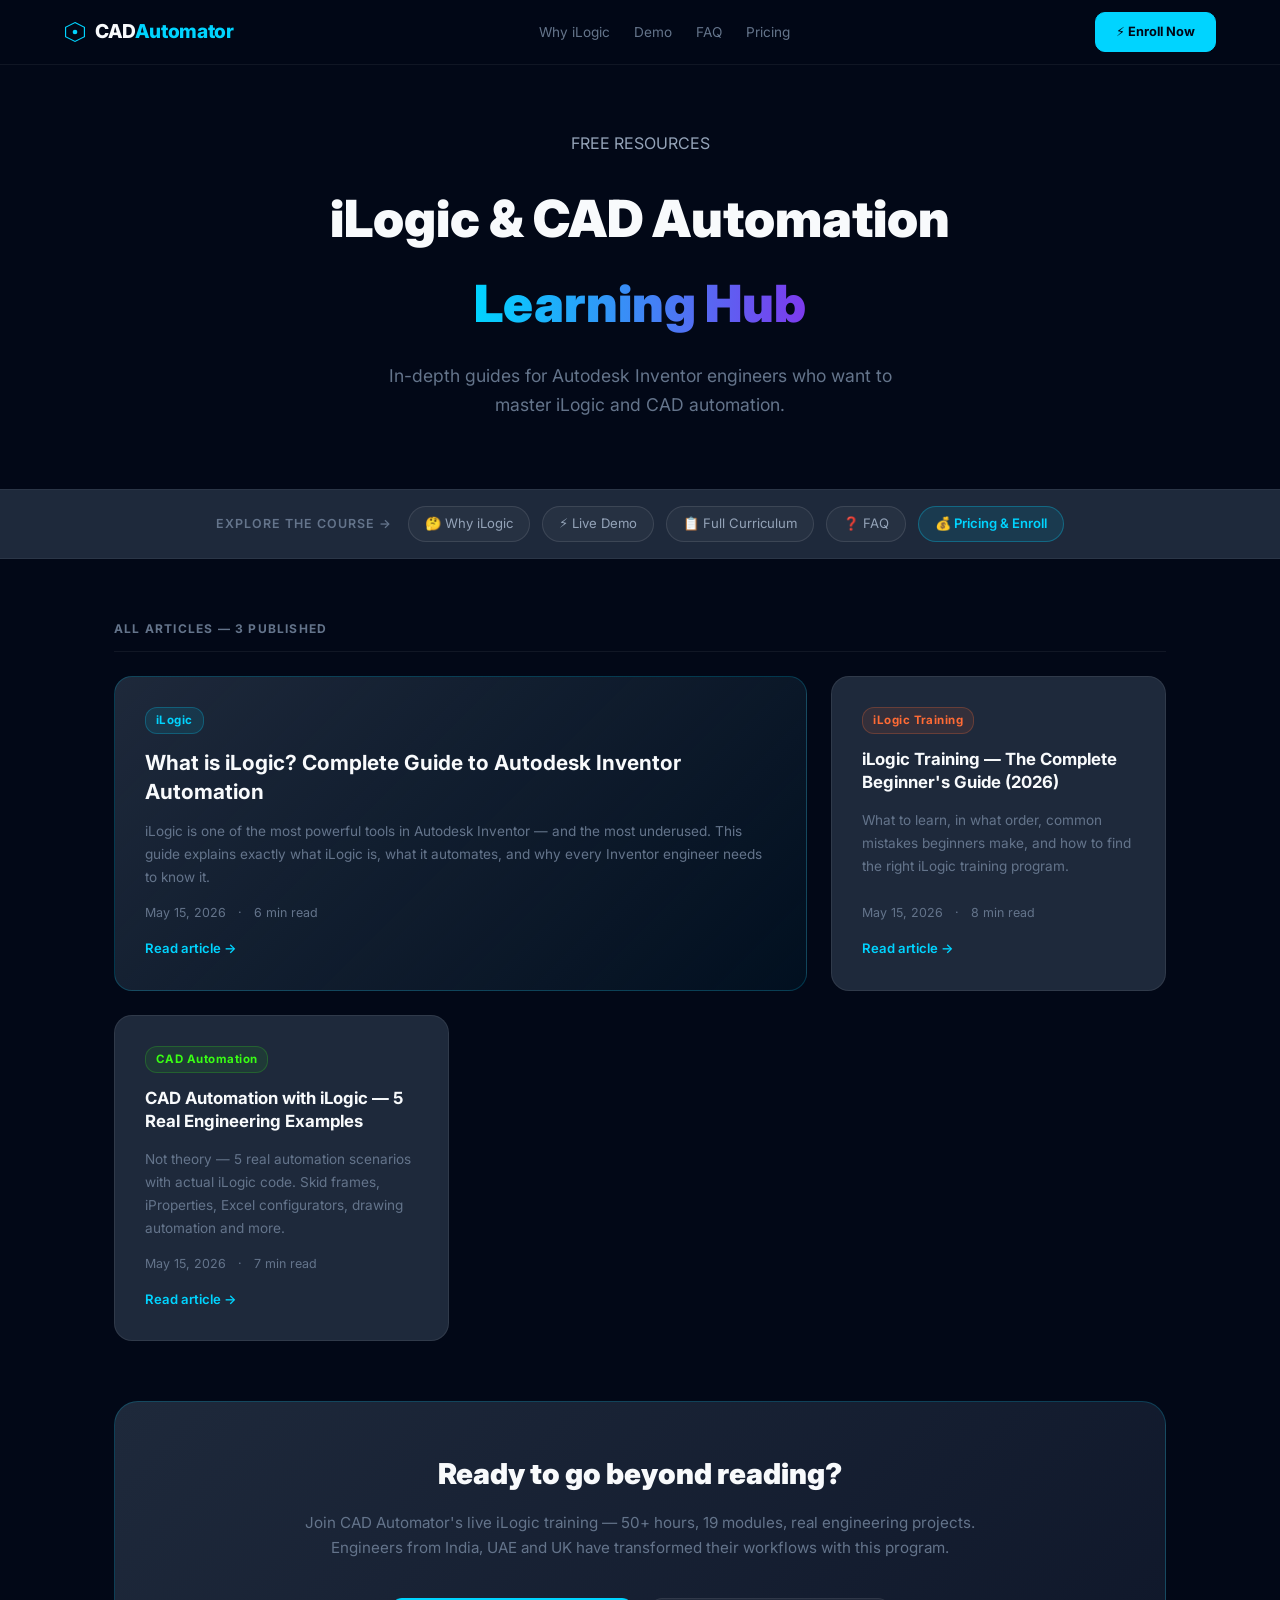
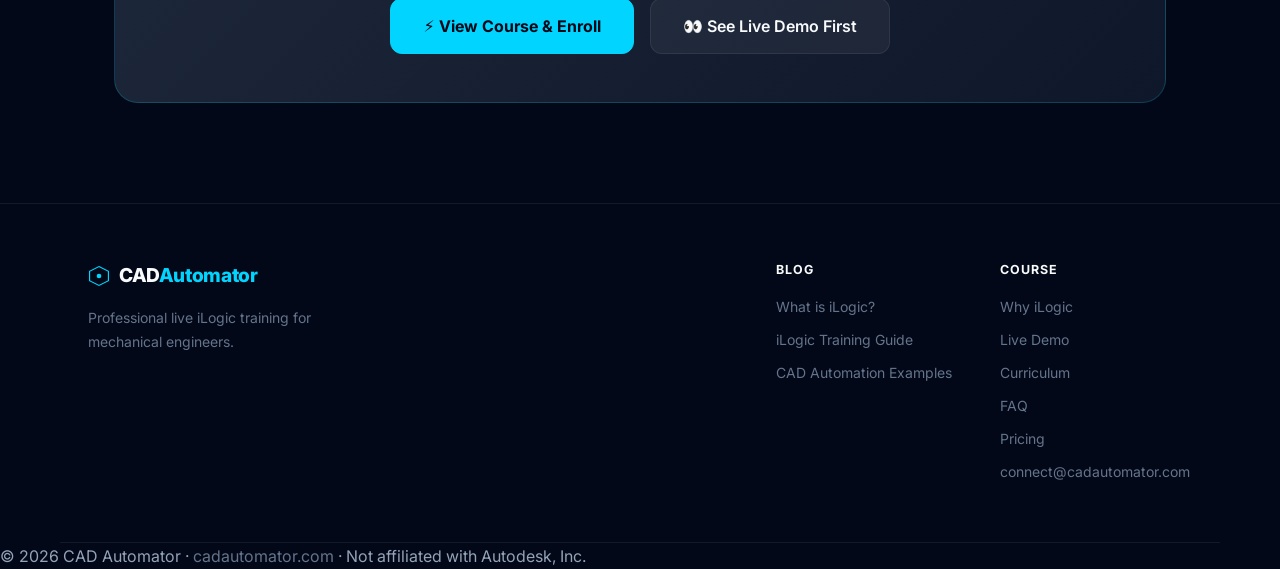
==== commit e75785b1: "Add connect@cadautomator.com to footer and Netlify form notifications Co-Authored-By: Claude Sonnet " ====
--- a/blog/index.html
+++ b/blog/index.html
@@ -7,6 +7,7 @@
   <meta name="description" content="Free iLogic and CAD automation guides for Autodesk Inventor engineers. Learn what iLogic is, how to get started, and see real automation examples." />
   <meta name="keywords" content="iLogic blog, CAD automation articles, Autodesk Inventor iLogic guides, iLogic training resources" />
   <link rel="canonical" href="https://cadautomator.com/blog/" />
+  <link rel="icon" type="image/svg+xml" href="/favicon.svg" />
   <script async src="https://www.googletagmanager.com/gtag/js?id=G-97KYLBNP5W"></script>
   <script>window.dataLayer=window.dataLayer||[];function gtag(){dataLayer.push(arguments);}gtag('js',new Date());gtag('config','G-97KYLBNP5W');</script>
   <link rel="preconnect" href="https://fonts.googleapis.com" />
@@ -55,6 +56,18 @@
     .bi-nav-links a:hover { color: var(--white); }
 
     @media(max-width:900px){ .bi-grid{ grid-template-columns:1fr; } .bi-card.featured{ grid-column: span 1; } }
+    @media(max-width:640px){
+      .blog-index-hero { padding: 90px 20px 50px; }
+      .blog-index-hero h1 { font-size: 1.8rem; }
+      .bi-nav-links { display: none; }
+      .bi-nav-inner { padding: 0 16px; }
+      .quick-links-inner { gap: 8px; padding: 0 16px; }
+      .ql-link { font-size: .76rem; padding: 5px 12px; }
+      .blog-index-body { padding: 40px 16px 60px; }
+      .bi-card { padding: 22px 18px; }
+      .blog-cta-banner { padding: 28px 20px; }
+      .blog-cta-banner h2 { font-size: 1.4rem; }
+    }
   </style>
 </head>
 <body>
@@ -175,6 +188,7 @@
         <a href="../index.html#structure">Curriculum</a>
         <a href="../index.html#faq">FAQ</a>
         <a href="../index.html#pricing">Pricing</a>
+        <a href="mailto:connect@cadautomator.com">connect@cadautomator.com</a>
       </div>
     </div>
   </div>
--- a/css/style.css
+++ b/css/style.css
@@ -243,7 +243,7 @@
   transition: color .2s;
 }
 .nav-links a:hover { color: var(--white); }
-.nav-blog-link { color: var(--blue) !important; border: 1px solid rgba(0,212,255,.25); border-radius: 20px; padding: 4px 12px !important; }
+.nav-blog-link { color: var(--blue) !important; border: 1px solid rgba(0,212,255,.25); border-radius: 20px; padding: 4px 12px !important; white-space: nowrap; }
 
 .nav-actions { display: flex; gap: 10px; margin-left: 16px; }
 
@@ -1670,4 +1670,69 @@
   .hero-ctas { flex-direction: column; align-items: center; }
   .cta-buttons { flex-direction: column; align-items: center; }
   .contact-form-wrap { padding: 24px 20px; }
-}
+
+  /* ── Pricing card ── */
+  .price-card { padding: 28px 20px; }
+  .price-amount { font-size: 3.5rem; letter-spacing: -1px; }
+  .price-currency { font-size: 1.5rem; margin-top: 10px; }
+
+  /* ── Demo panel ── */
+  .demo-panel { padding: 20px 16px; }
+  .demo-panel.active { grid-template-columns: 1fr; gap: 24px; }
+  .demo-tab { padding: 10px 14px; font-size: .78rem; }
+
+  /* ── Blog cards on homepage ── */
+  .blog-card { padding: 22px 18px; }
+
+  /* ── FAQ ── */
+  .faq-q { font-size: .92rem; }
+
+  /* ── Buttons ── */
+  .btn-xl { padding: 14px 24px; font-size: .95rem; }
+  .btn { font-size: .85rem; }
+}
+
+/* ── Demo mobile notice ─────────────────────────────────── */
+.demo-mobile-notice {
+  display: none; /* hidden on desktop */
+  background: var(--dark3);
+  border: 1px solid rgba(0,212,255,.2);
+  border-radius: 20px;
+  padding: 36px 24px;
+  text-align: center;
+  margin-bottom: 0;
+}
+.dmn-icon { font-size: 2.5rem; margin-bottom: 16px; }
+.demo-mobile-notice h3 { font-size: 1.2rem; font-weight: 800; color: var(--white); margin-bottom: 12px; }
+.demo-mobile-notice p { font-size: .9rem; color: var(--mid); line-height: 1.7; margin-bottom: 20px; }
+.dmn-previews { display: flex; flex-wrap: wrap; gap: 8px; justify-content: center; }
+.dmn-tag { background: rgba(0,212,255,.07); border: 1px solid rgba(0,212,255,.2); border-radius: 20px; padding: 5px 14px; font-size: .78rem; color: var(--light); }
+
+@media (max-width: 768px) {
+  .demo-mobile-notice { display: block; }
+  .demo-wrapper { display: none; }
+}
+
+/* ── Extra small (≤480px) ───────────────────────────────── */
+@media (max-width: 480px) {
+  .nav-inner { padding: 0 16px; }
+  .hero { padding: 110px 16px 60px; }
+  .hero-title { font-size: 1.9rem; line-height: 1.15; }
+  .hero-sub { font-size: .95rem; }
+  .container { padding: 0 16px; }
+  .section-title { font-size: clamp(1.5rem, 6vw, 2rem); }
+
+  .price-card { padding: 24px 16px; }
+  .price-amount { font-size: 3rem; }
+  .price-display { gap: 2px; }
+
+  .become-grid { grid-template-columns: 1fr; }
+  .testi-grid  { grid-template-columns: 1fr; }
+
+  /* Demo SVG — scale down to fit */
+  #skidSvg { width: 100%; height: auto; max-width: 100%; }
+  .demo-output { overflow-x: auto; }
+
+  /* Enroll form full-width */
+  .ef-row { grid-template-columns: 1fr; }
+}
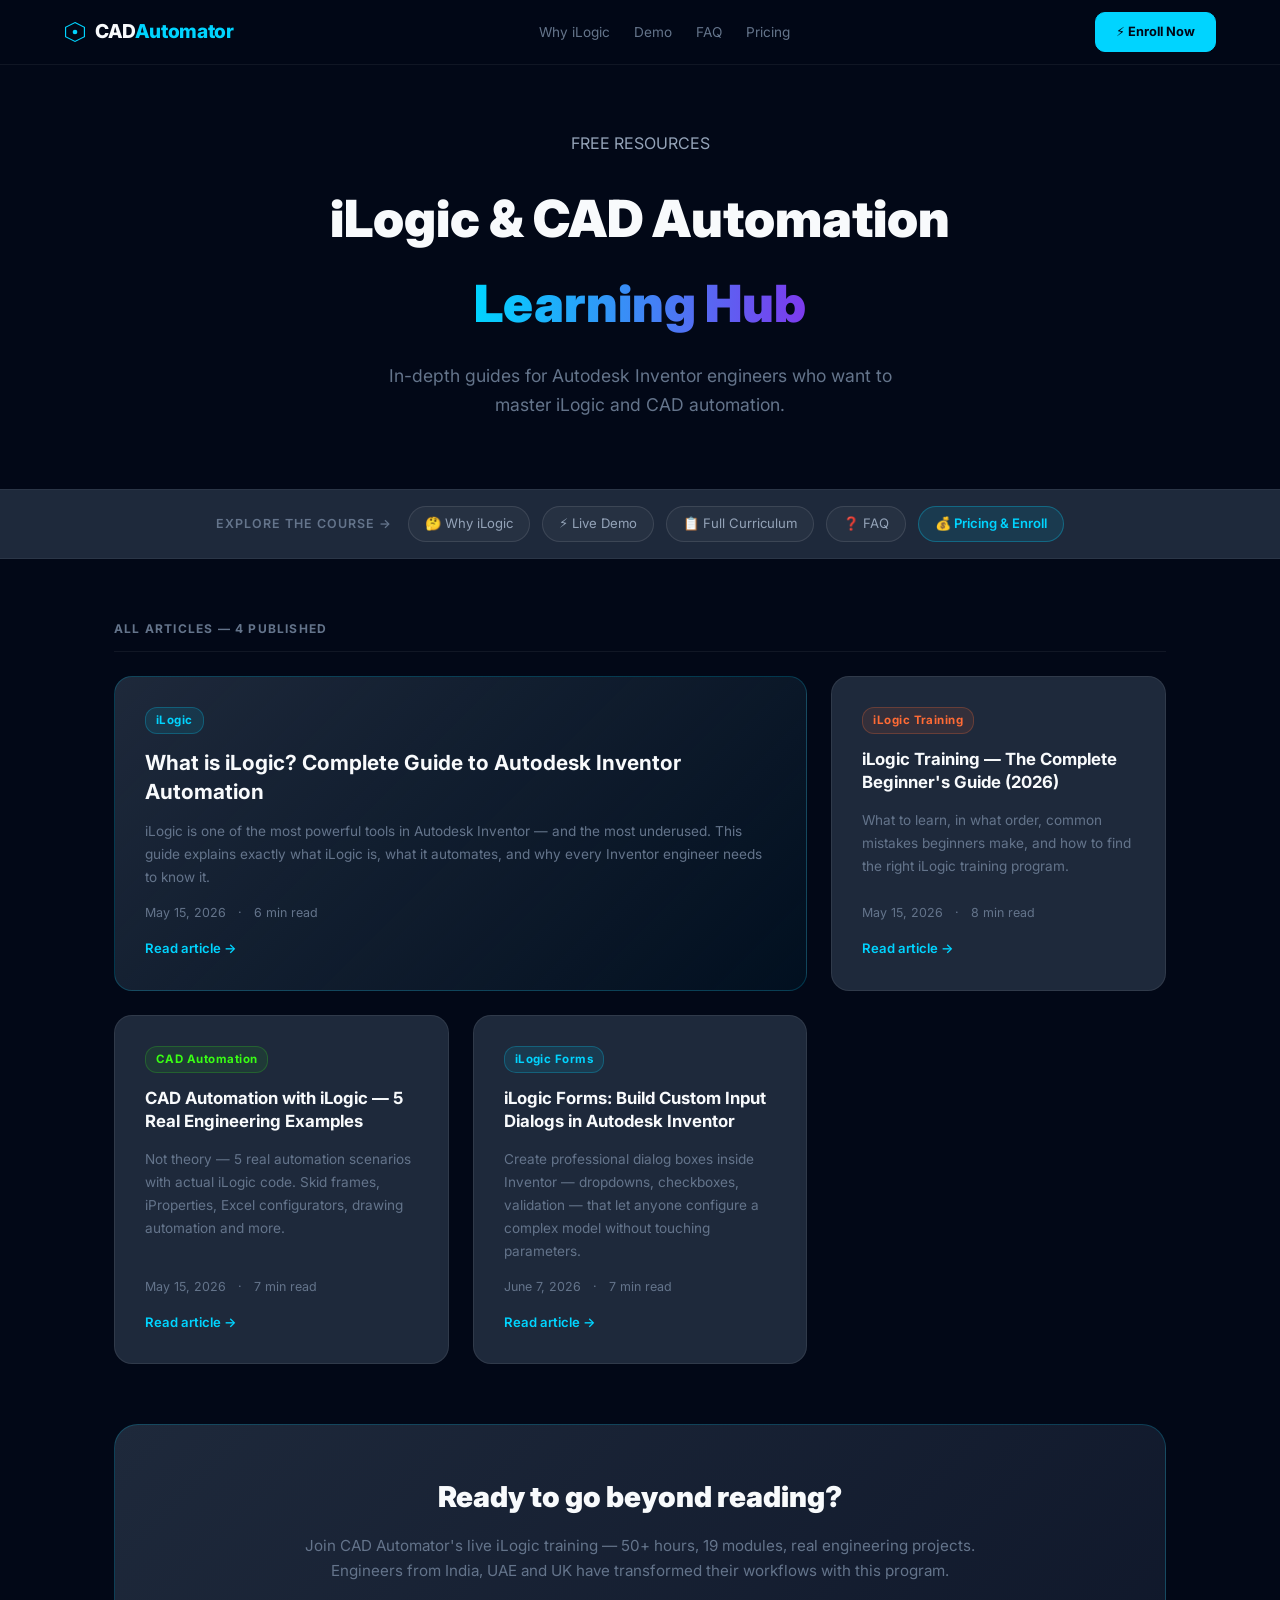
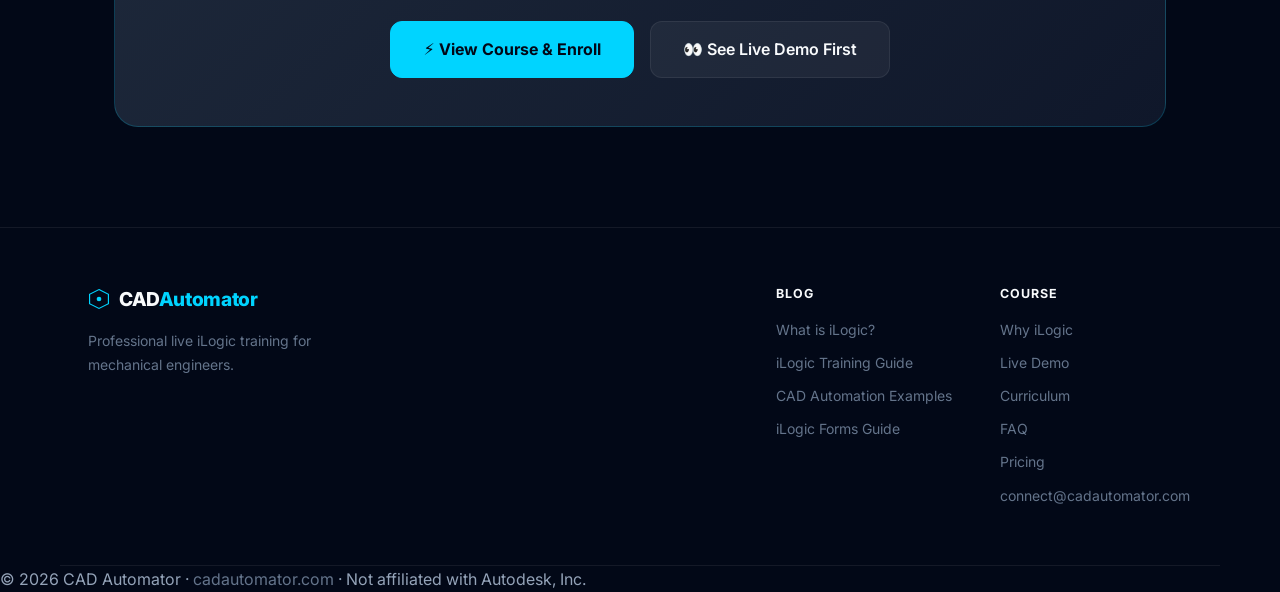
==== commit dbb60826: "Add iLogic Forms blog post and update blog index New article on iLogic Forms with code examples, com" ====
--- a/blog/index.html
+++ b/blog/index.html
@@ -111,7 +111,7 @@
 <!-- ── Articles ── -->
 <div class="blog-index-body">
 
-  <p class="bi-section-label">All Articles — 3 published</p>
+  <p class="bi-section-label">All Articles — 4 published</p>
 
   <div class="bi-grid">
 
@@ -145,6 +145,18 @@
       <p>Not theory — 5 real automation scenarios with actual iLogic code. Skid frames, iProperties, Excel configurators, drawing automation and more.</p>
       <div class="bi-meta">
         <span>May 15, 2026</span>
+        <span>·</span>
+        <span>7 min read</span>
+      </div>
+      <span class="bi-read-link">Read article →</span>
+    </a>
+
+    <a href="ilogic-forms-guide.html" class="bi-card">
+      <span class="bi-tag blue">iLogic Forms</span>
+      <h2>iLogic Forms: Build Custom Input Dialogs in Autodesk Inventor</h2>
+      <p>Create professional dialog boxes inside Inventor — dropdowns, checkboxes, validation — that let anyone configure a complex model without touching parameters.</p>
+      <div class="bi-meta">
+        <span>June 7, 2026</span>
         <span>·</span>
         <span>7 min read</span>
       </div>
@@ -180,6 +192,7 @@
         <a href="what-is-ilogic.html">What is iLogic?</a>
         <a href="ilogic-training-guide.html">iLogic Training Guide</a>
         <a href="cad-automation-examples.html">CAD Automation Examples</a>
+        <a href="ilogic-forms-guide.html">iLogic Forms Guide</a>
       </div>
       <div class="fl-col">
         <h4>Course</h4>
--- a/css/style.css
+++ b/css/style.css
@@ -1736,3 +1736,324 @@
   /* Enroll form full-width */
   .ef-row { grid-template-columns: 1fr; }
 }
+
+/* ═══════════════════════════════════════════════════════════
+   THEME SYSTEM
+   Dark Engine  →  data-theme="dark"  (default)
+   Clean Pro    →  data-theme="light"
+   Toggle persisted in localStorage key: ca-theme
+═══════════════════════════════════════════════════════════ */
+
+/* ── Smooth theme transition on all elements ── */
+*, *::before, *::after {
+  transition: background-color .35s ease, border-color .25s ease,
+              color .25s ease, box-shadow .35s ease;
+}
+/* Don't slow down animations/transforms */
+.orb, .float-code, .float-cad, .cursor-glow, canvas,
+[class*="anim"], [class*="pulse"], [class*="spin"] {
+  transition: none !important;
+}
+
+/* ── Theme toggle button ── */
+.theme-toggle {
+  background: rgba(255,255,255,.06);
+  border: 1px solid rgba(255,255,255,.12);
+  border-radius: 24px;
+  padding: 5px 10px;
+  cursor: pointer;
+  display: flex;
+  align-items: center;
+  gap: 0;
+  position: relative;
+  width: 56px;
+  height: 28px;
+  flex-shrink: 0;
+  transition: background .3s, border-color .3s;
+}
+.theme-toggle:hover { background: rgba(255,255,255,.1); border-color: rgba(0,212,255,.4); }
+.toggle-track { position: relative; width: 100%; height: 100%; display: flex; align-items: center; }
+.toggle-thumb {
+  position: absolute;
+  left: 2px;
+  width: 22px;
+  height: 22px;
+  background: var(--blue);
+  border-radius: 50%;
+  transition: transform .35s cubic-bezier(.4,0,.2,1), background .3s;
+  box-shadow: 0 0 8px rgba(0,212,255,.5);
+}
+.toggle-sun, .toggle-moon {
+  position: absolute;
+  font-size: .7rem;
+  line-height: 1;
+  transition: opacity .25s;
+}
+.toggle-sun  { left: 5px;  opacity: 0; }
+.toggle-moon { right: 5px; opacity: 1; }
+
+[data-theme="light"] .toggle-thumb {
+  transform: translateX(28px);
+  background: #f59e0b;
+  box-shadow: 0 0 8px rgba(245,158,11,.5);
+}
+[data-theme="light"] .toggle-sun  { opacity: 1; }
+[data-theme="light"] .toggle-moon { opacity: 0; }
+[data-theme="light"] .theme-toggle {
+  background: rgba(15,23,42,.06);
+  border-color: rgba(15,23,42,.15);
+}
+[data-theme="light"] .theme-toggle:hover { border-color: #f59e0b; }
+
+/* ══════════════════════════════════════════════════════════
+   CLEAN PRO — LIGHT THEME VARIABLES
+   All CSS variables redefined for light mode.
+   Components automatically pick up new values.
+══════════════════════════════════════════════════════════ */
+[data-theme="light"] {
+  /* Accent colors — adjusted for readability on light bg */
+  --blue:    #0284c7;
+  --blue-dk: #0369a1;
+  --orange:  #ea580c;
+  --green:   #16a34a;
+  --purple:  #7c3aed;
+
+  /* Background layers — soft blue-tinted, not plain white */
+  --dark:   #f0f4ff;
+  --dark2:  #e8edf8;
+  --dark3:  #ffffff;
+
+  /* Text hierarchy */
+  --white:  #0f172a;   /* primary text / headings */
+  --light:  #334155;   /* body text */
+  --mid:    #64748b;   /* secondary / muted */
+
+  /* Borders & surfaces */
+  --border: rgba(15,23,42,.09);
+
+  /* Softer glows for light mode */
+  --glow-blue:   0 4px 20px rgba(2,132,199,.18);
+  --glow-orange: 0 4px 20px rgba(234,88,12,.15);
+  --glow-green:  0 4px 20px rgba(22,163,74,.15);
+}
+
+/* ── Page body ── */
+[data-theme="light"] body {
+  background: #f0f4ff;
+  color: #334155;
+}
+
+/* ── Navbar — stays dark in both themes for contrast ── */
+[data-theme="light"] .navbar {
+  background: rgba(2,8,23,.96);
+  border-bottom-color: rgba(255,255,255,.06);
+}
+
+/* ── Hero — stays dark for dramatic impact ── */
+[data-theme="light"] .hero {
+  background: #020817;
+}
+[data-theme="light"] .hero-bg-grid { opacity: .6; }
+
+/* ── Section chips ── */
+[data-theme="light"] .section-chip {
+  background: rgba(2,132,199,.08);
+  color: #0284c7;
+  border-color: rgba(2,132,199,.2);
+}
+[data-theme="light"] .chip-orange { background: rgba(234,88,12,.08); color: #ea580c; border-color: rgba(234,88,12,.2); }
+[data-theme="light"] .chip-green  { background: rgba(22,163,74,.08);  color: #16a34a; border-color: rgba(22,163,74,.2); }
+
+/* ── Why iLogic cards ── */
+[data-theme="light"] .why-card {
+  background: #ffffff;
+  border-color: #dde3f0;
+  box-shadow: 0 2px 12px rgba(15,23,42,.06);
+}
+[data-theme="light"] .why-card:hover {
+  border-color: #0284c7;
+  box-shadow: 0 6px 28px rgba(2,132,199,.14);
+}
+[data-theme="light"] .analogy-block {
+  background: #ffffff;
+  border-color: #dde3f0;
+  box-shadow: 0 2px 12px rgba(15,23,42,.06);
+}
+[data-theme="light"] .analogy-icon { filter: none; }
+
+/* ── How I Teach ── */
+[data-theme="light"] .teach-section { background: #e8edf8; }
+[data-theme="light"] .ws-card {
+  background: #ffffff;
+  border-color: #dde3f0;
+  box-shadow: 0 2px 10px rgba(15,23,42,.06);
+}
+
+/* ── Curriculum / Structure ── */
+[data-theme="light"] .curr-card {
+  background: #ffffff;
+  border-color: #dde3f0;
+  box-shadow: 0 2px 10px rgba(15,23,42,.05);
+}
+[data-theme="light"] .curr-card:hover {
+  border-color: #0284c7;
+  box-shadow: 0 6px 24px rgba(2,132,199,.12);
+  transform: translateY(-3px);
+}
+[data-theme="light"] .curr-stats { border-color: #e2e8f0; }
+[data-theme="light"] .not-recorded-banner {
+  background: linear-gradient(135deg, #fff7ed, #fef3c7);
+  border-color: #fed7aa;
+}
+[data-theme="light"] .nr-label { color: #9a3412; }
+[data-theme="light"] .nr-text  { color: #7c2d12; }
+
+/* ── Demo — keep dark wrapper ── */
+[data-theme="light"] .demo-section { background: #f0f4ff; }
+[data-theme="light"] .demo-wrapper {
+  background: #1e293b;
+  border-color: rgba(0,212,255,.2);
+}
+[data-theme="light"] .demo-mobile-notice {
+  background: #1e293b;
+  border-color: rgba(0,212,255,.2);
+}
+
+/* ── Testimonials ── */
+[data-theme="light"] .testi-card {
+  background: #ffffff;
+  border-color: #dde3f0;
+  box-shadow: 0 3px 16px rgba(15,23,42,.07);
+}
+[data-theme="light"] .testi-card:hover { box-shadow: 0 8px 32px rgba(15,23,42,.12); }
+
+/* ── Become / skills section ── */
+[data-theme="light"] .bc-card {
+  background: #ffffff;
+  border-color: #dde3f0;
+  box-shadow: 0 2px 10px rgba(15,23,42,.05);
+}
+[data-theme="light"] .bc-bar { filter: brightness(.9); }
+
+/* ── FAQ ── */
+[data-theme="light"] .faq-item {
+  background: #ffffff;
+  border-color: #dde3f0;
+  box-shadow: 0 1px 6px rgba(15,23,42,.04);
+}
+[data-theme="light"] .faq-item.open {
+  border-color: #0284c7;
+  box-shadow: 0 4px 16px rgba(2,132,199,.1);
+}
+
+/* ── Blog cards ── */
+[data-theme="light"] .blog-card {
+  background: #ffffff;
+  border-color: #dde3f0;
+  box-shadow: 0 2px 10px rgba(15,23,42,.05);
+}
+[data-theme="light"] .blog-card:hover {
+  border-color: #0284c7;
+  box-shadow: 0 6px 24px rgba(2,132,199,.12);
+}
+
+/* ── Buttons ── */
+[data-theme="light"] .btn-neon {
+  background: linear-gradient(135deg, #0284c7, #0369a1);
+  box-shadow: 0 4px 20px rgba(2,132,199,.35);
+  color: #ffffff;
+}
+[data-theme="light"] .btn-neon:hover {
+  box-shadow: 0 6px 28px rgba(2,132,199,.45);
+  transform: translateY(-2px);
+}
+[data-theme="light"] .btn-ghost {
+  border-color: rgba(15,23,42,.2);
+  color: #334155;
+}
+[data-theme="light"] .btn-ghost:hover {
+  background: rgba(15,23,42,.05);
+  border-color: #0284c7;
+  color: #0284c7;
+}
+[data-theme="light"] .btn-outline {
+  border-color: rgba(15,23,42,.2);
+  color: #334155;
+}
+
+/* ── Forms & inputs ── */
+[data-theme="light"] .ef-group input,
+[data-theme="light"] .ef-group select,
+[data-theme="light"] .df-group input,
+[data-theme="light"] .df-group select {
+  background: #f8fafc;
+  border-color: #dde3f0;
+  color: #0f172a;
+}
+[data-theme="light"] .ef-group input:focus,
+[data-theme="light"] .ef-group select:focus,
+[data-theme="light"] .df-group input:focus,
+[data-theme="light"] .df-group select:focus {
+  border-color: #0284c7;
+  box-shadow: 0 0 0 3px rgba(2,132,199,.12);
+}
+[data-theme="light"] .contact-form-wrap {
+  background: #ffffff;
+  border-color: #dde3f0;
+  box-shadow: 0 4px 24px rgba(15,23,42,.08);
+}
+
+/* ── Pricing — keep dark for premium impact ── */
+[data-theme="light"] .pricing-section { background: #020817; }
+
+/* ── Final CTA — keep dark ── */
+[data-theme="light"] .final-cta-section { background: #020817; }
+
+/* ── Footer — keep dark ── */
+[data-theme="light"] .footer { background: #020817; border-top-color: rgba(255,255,255,.06); }
+
+/* ── Mobile menu ── */
+[data-theme="light"] .mobile-menu {
+  background: rgba(15,23,42,.97);
+  backdrop-filter: blur(16px);
+}
+
+/* ── Gradient text stays vibrant ── */
+[data-theme="light"] .gradient-text {
+  background: linear-gradient(135deg, #0284c7, #7c3aed);
+  -webkit-background-clip: text;
+  background-clip: text;
+  -webkit-text-fill-color: transparent;
+}
+
+/* ── Scrollbar ── */
+[data-theme="light"] ::-webkit-scrollbar-track { background: #e8edf8; }
+[data-theme="light"] ::-webkit-scrollbar-thumb { background: #94a3b8; }
+[data-theme="light"] ::-webkit-scrollbar-thumb:hover { background: #0284c7; }
+
+/* Base light section — redefine ALL color variables so every child element
+   automatically gets dark text without needing individual overrides */
+.lts {
+  background: #ffffff !important;
+  --white:  #0f172a;
+  --light:  #334155;
+  --mid:    #64748b;
+  --dark:   #ffffff;
+  --dark2:  #f8fafc;
+  --dark3:  #f1f5f9;
+  --border: rgba(0,0,0,.08);
+  color: #334155;
+}
+.lts-alt {
+  background: #f8fafc !important;
+  --white:  #0f172a;
+  --light:  #334155;
+  --mid:    #64748b;
+  --dark:   #f8fafc;
+  --dark2:  #f1f5f9;
+  --dark3:  #ffffff;
+  --border: rgba(0,0,0,.08);
+  color: #334155;
+}
+
+/* Old .lts/.lts-alt rules removed — replaced by [data-theme="light"] system above */
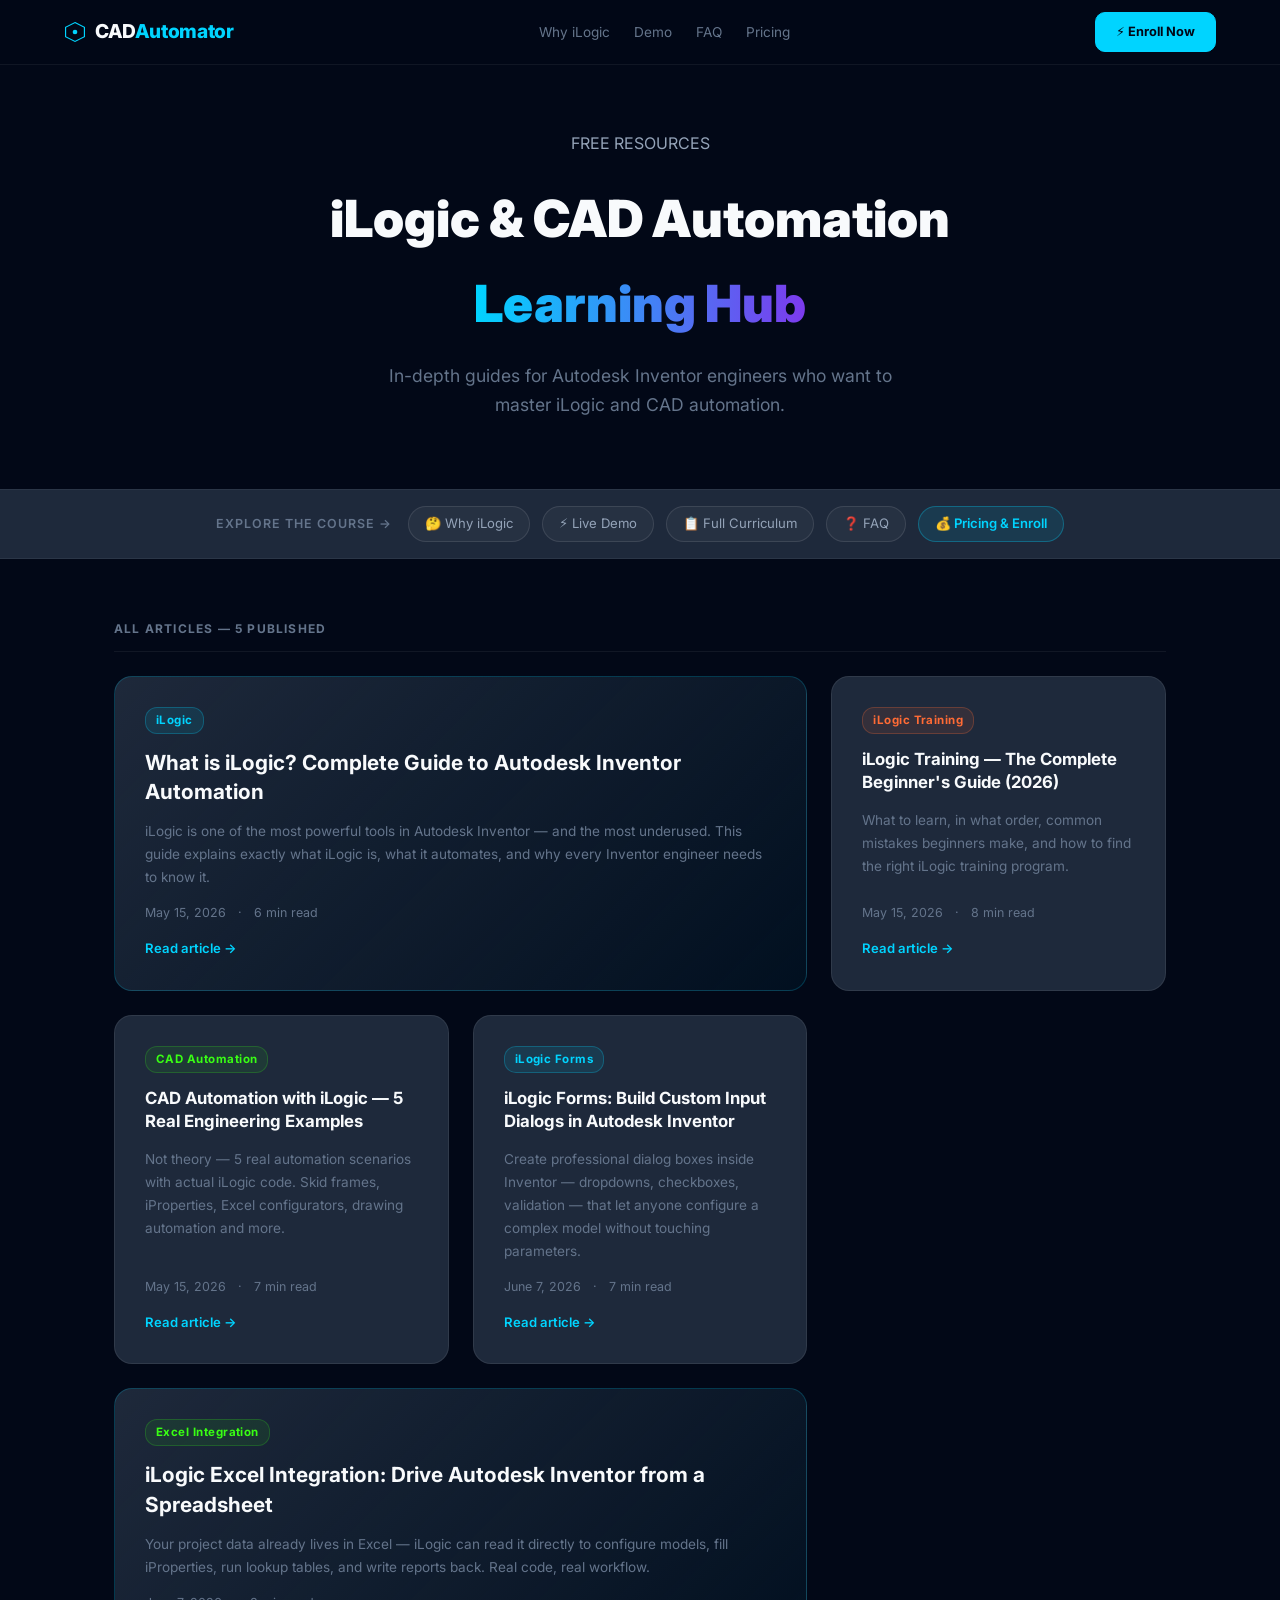
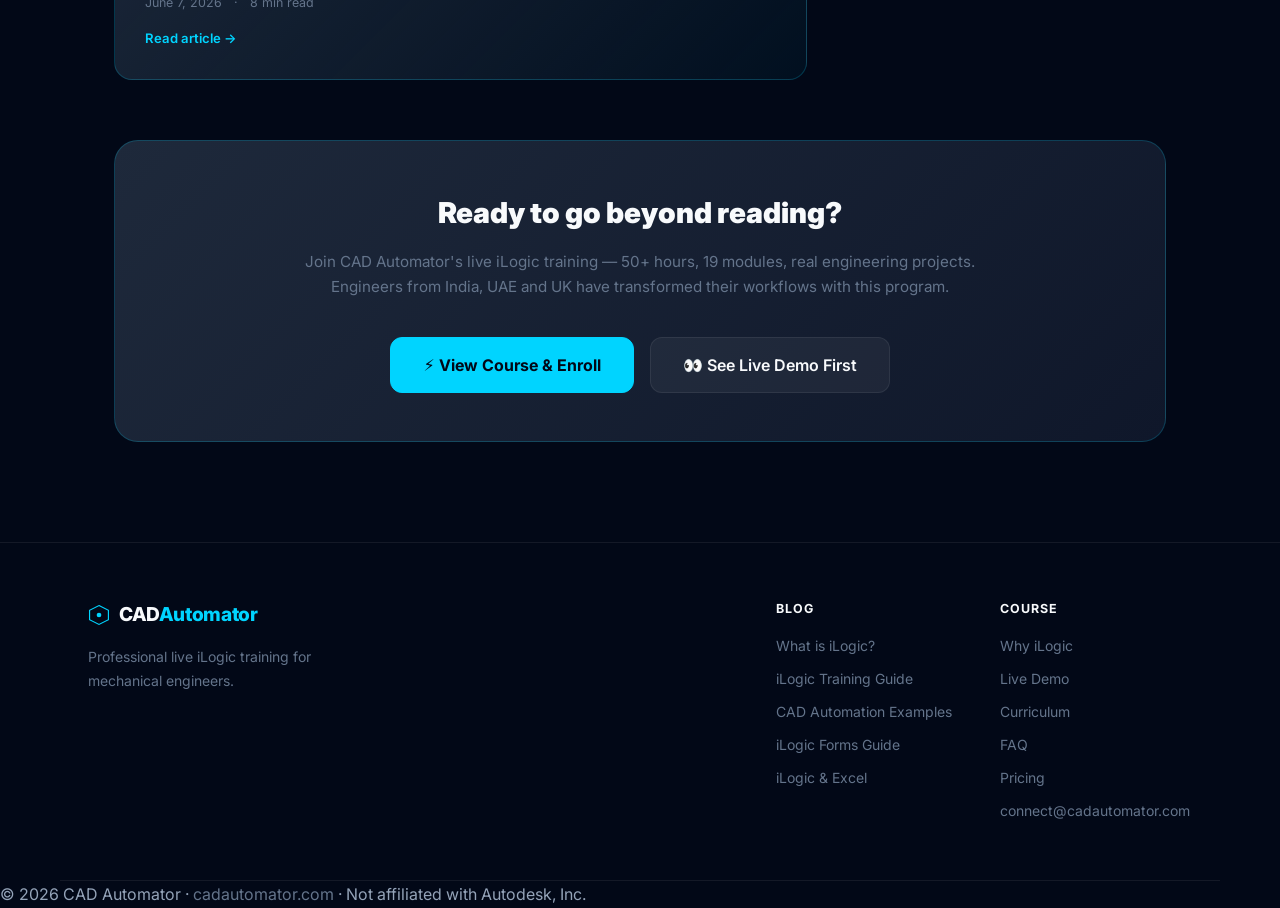
==== commit b6725606: "Add iLogic Excel integration blog post New article: iLogic Excel Integration - Drive Autodesk Invent" ====
--- a/blog/index.html
+++ b/blog/index.html
@@ -111,7 +111,7 @@
 <!-- ── Articles ── -->
 <div class="blog-index-body">
 
-  <p class="bi-section-label">All Articles — 4 published</p>
+  <p class="bi-section-label">All Articles — 5 published</p>
 
   <div class="bi-grid">
 
@@ -159,6 +159,18 @@
         <span>June 7, 2026</span>
         <span>·</span>
         <span>7 min read</span>
+      </div>
+      <span class="bi-read-link">Read article →</span>
+    </a>
+
+    <a href="ilogic-excel-integration.html" class="bi-card featured">
+      <span class="bi-tag green">Excel Integration</span>
+      <h2>iLogic Excel Integration: Drive Autodesk Inventor from a Spreadsheet</h2>
+      <p>Your project data already lives in Excel — iLogic can read it directly to configure models, fill iProperties, run lookup tables, and write reports back. Real code, real workflow.</p>
+      <div class="bi-meta">
+        <span>June 7, 2026</span>
+        <span>·</span>
+        <span>8 min read</span>
       </div>
       <span class="bi-read-link">Read article →</span>
     </a>
@@ -193,6 +205,7 @@
         <a href="ilogic-training-guide.html">iLogic Training Guide</a>
         <a href="cad-automation-examples.html">CAD Automation Examples</a>
         <a href="ilogic-forms-guide.html">iLogic Forms Guide</a>
+        <a href="ilogic-excel-integration.html">iLogic &amp; Excel</a>
       </div>
       <div class="fl-col">
         <h4>Course</h4>
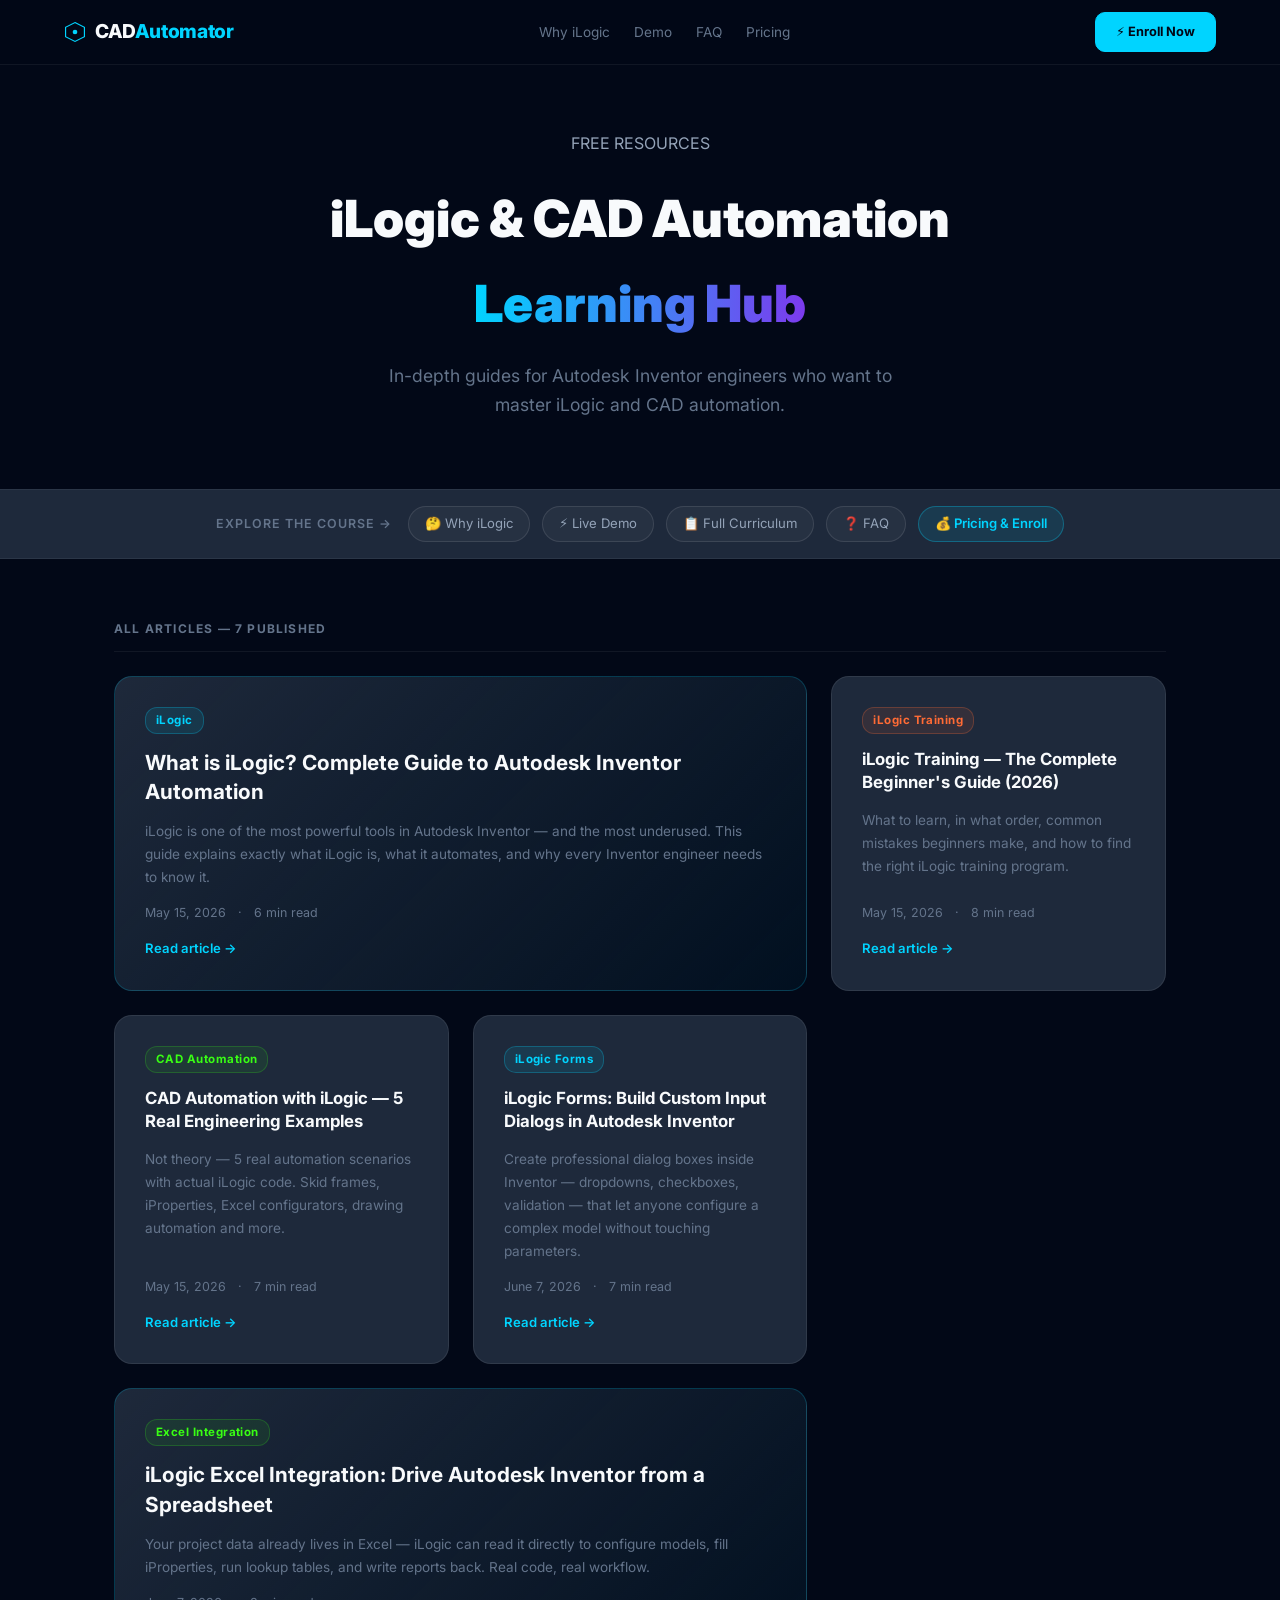
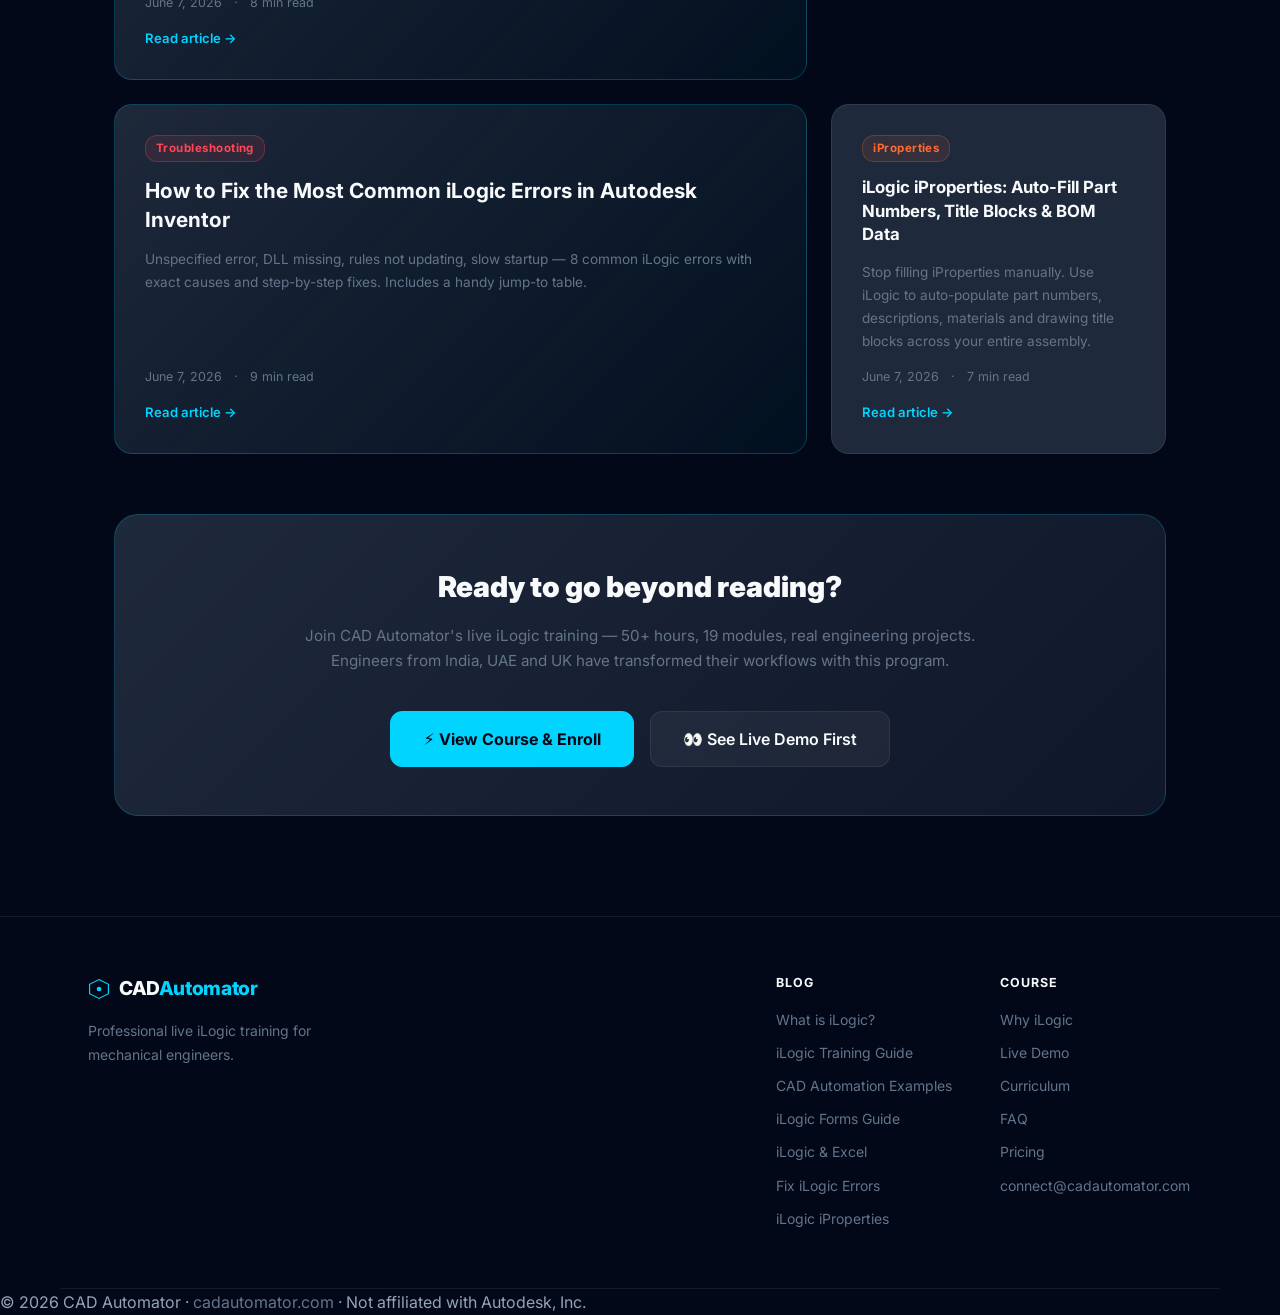
==== commit 1c7fd90a: "SEO phase 1-2: sitemap update, fix broken links, 2 new blogs - sitemap.xml: added all 7 blog URLs, r" ====
--- a/blog/index.html
+++ b/blog/index.html
@@ -83,9 +83,9 @@
       <a href="../index.html#why">Why iLogic</a>
       <a href="../index.html#demo">Demo</a>
       <a href="../index.html#faq">FAQ</a>
-      <a href="../index.html#pricing">Pricing</a>
+      <a href="../index.html">Pricing</a>
     </nav>
-    <a href="../index.html#pricing" class="btn btn-neon" style="font-size:.8rem;padding:8px 20px">⚡ Enroll Now</a>
+    <a href="../index.html" class="btn btn-neon" style="font-size:.8rem;padding:8px 20px">⚡ Enroll Now</a>
   </div>
 </header>
 
@@ -104,14 +104,14 @@
     <a href="../index.html#demo" class="ql-link">⚡ Live Demo</a>
     <a href="../index.html#structure" class="ql-link">📋 Full Curriculum</a>
     <a href="../index.html#faq" class="ql-link">❓ FAQ</a>
-    <a href="../index.html#pricing" class="ql-link ql-cta">💰 Pricing &amp; Enroll</a>
+    <a href="../index.html" class="ql-link ql-cta">💰 Pricing &amp; Enroll</a>
   </div>
 </div>
 
 <!-- ── Articles ── -->
 <div class="blog-index-body">
 
-  <p class="bi-section-label">All Articles — 5 published</p>
+  <p class="bi-section-label">All Articles — 7 published</p>
 
   <div class="bi-grid">
 
@@ -175,13 +175,37 @@
       <span class="bi-read-link">Read article →</span>
     </a>
 
+    <a href="ilogic-errors-fix.html" class="bi-card featured">
+      <span class="bi-tag" style="background:rgba(255,71,87,.1);color:#ff4757;border:1px solid rgba(255,71,87,.3)">Troubleshooting</span>
+      <h2>How to Fix the Most Common iLogic Errors in Autodesk Inventor</h2>
+      <p>Unspecified error, DLL missing, rules not updating, slow startup — 8 common iLogic errors with exact causes and step-by-step fixes. Includes a handy jump-to table.</p>
+      <div class="bi-meta">
+        <span>June 7, 2026</span>
+        <span>·</span>
+        <span>9 min read</span>
+      </div>
+      <span class="bi-read-link">Read article →</span>
+    </a>
+
+    <a href="ilogic-iproperties.html" class="bi-card">
+      <span class="bi-tag orange">iProperties</span>
+      <h2>iLogic iProperties: Auto-Fill Part Numbers, Title Blocks &amp; BOM Data</h2>
+      <p>Stop filling iProperties manually. Use iLogic to auto-populate part numbers, descriptions, materials and drawing title blocks across your entire assembly.</p>
+      <div class="bi-meta">
+        <span>June 7, 2026</span>
+        <span>·</span>
+        <span>7 min read</span>
+      </div>
+      <span class="bi-read-link">Read article →</span>
+    </a>
+
   </div>
 
   <!-- CTA Banner -->
   <div class="blog-cta-banner">
     <h2>Ready to go beyond reading?</h2>
     <p>Join CAD Automator's live iLogic training — 50+ hours, 19 modules, real engineering projects.<br>Engineers from India, UAE and UK have transformed their workflows with this program.</p>
-    <a href="../index.html#pricing" class="btn btn-neon btn-xl pulse-btn">⚡ View Course &amp; Enroll</a>
+    <a href="../index.html" class="btn btn-neon btn-xl pulse-btn">⚡ View Course &amp; Enroll</a>
     &nbsp;&nbsp;
     <a href="../index.html#demo" class="btn btn-ghost btn-xl" style="margin-top:10px">👀 See Live Demo First</a>
   </div>
@@ -206,6 +230,8 @@
         <a href="cad-automation-examples.html">CAD Automation Examples</a>
         <a href="ilogic-forms-guide.html">iLogic Forms Guide</a>
         <a href="ilogic-excel-integration.html">iLogic &amp; Excel</a>
+        <a href="ilogic-errors-fix.html">Fix iLogic Errors</a>
+        <a href="ilogic-iproperties.html">iLogic iProperties</a>
       </div>
       <div class="fl-col">
         <h4>Course</h4>
@@ -213,7 +239,7 @@
         <a href="../index.html#demo">Live Demo</a>
         <a href="../index.html#structure">Curriculum</a>
         <a href="../index.html#faq">FAQ</a>
-        <a href="../index.html#pricing">Pricing</a>
+        <a href="../index.html">Pricing</a>
         <a href="mailto:connect@cadautomator.com">connect@cadautomator.com</a>
       </div>
     </div>
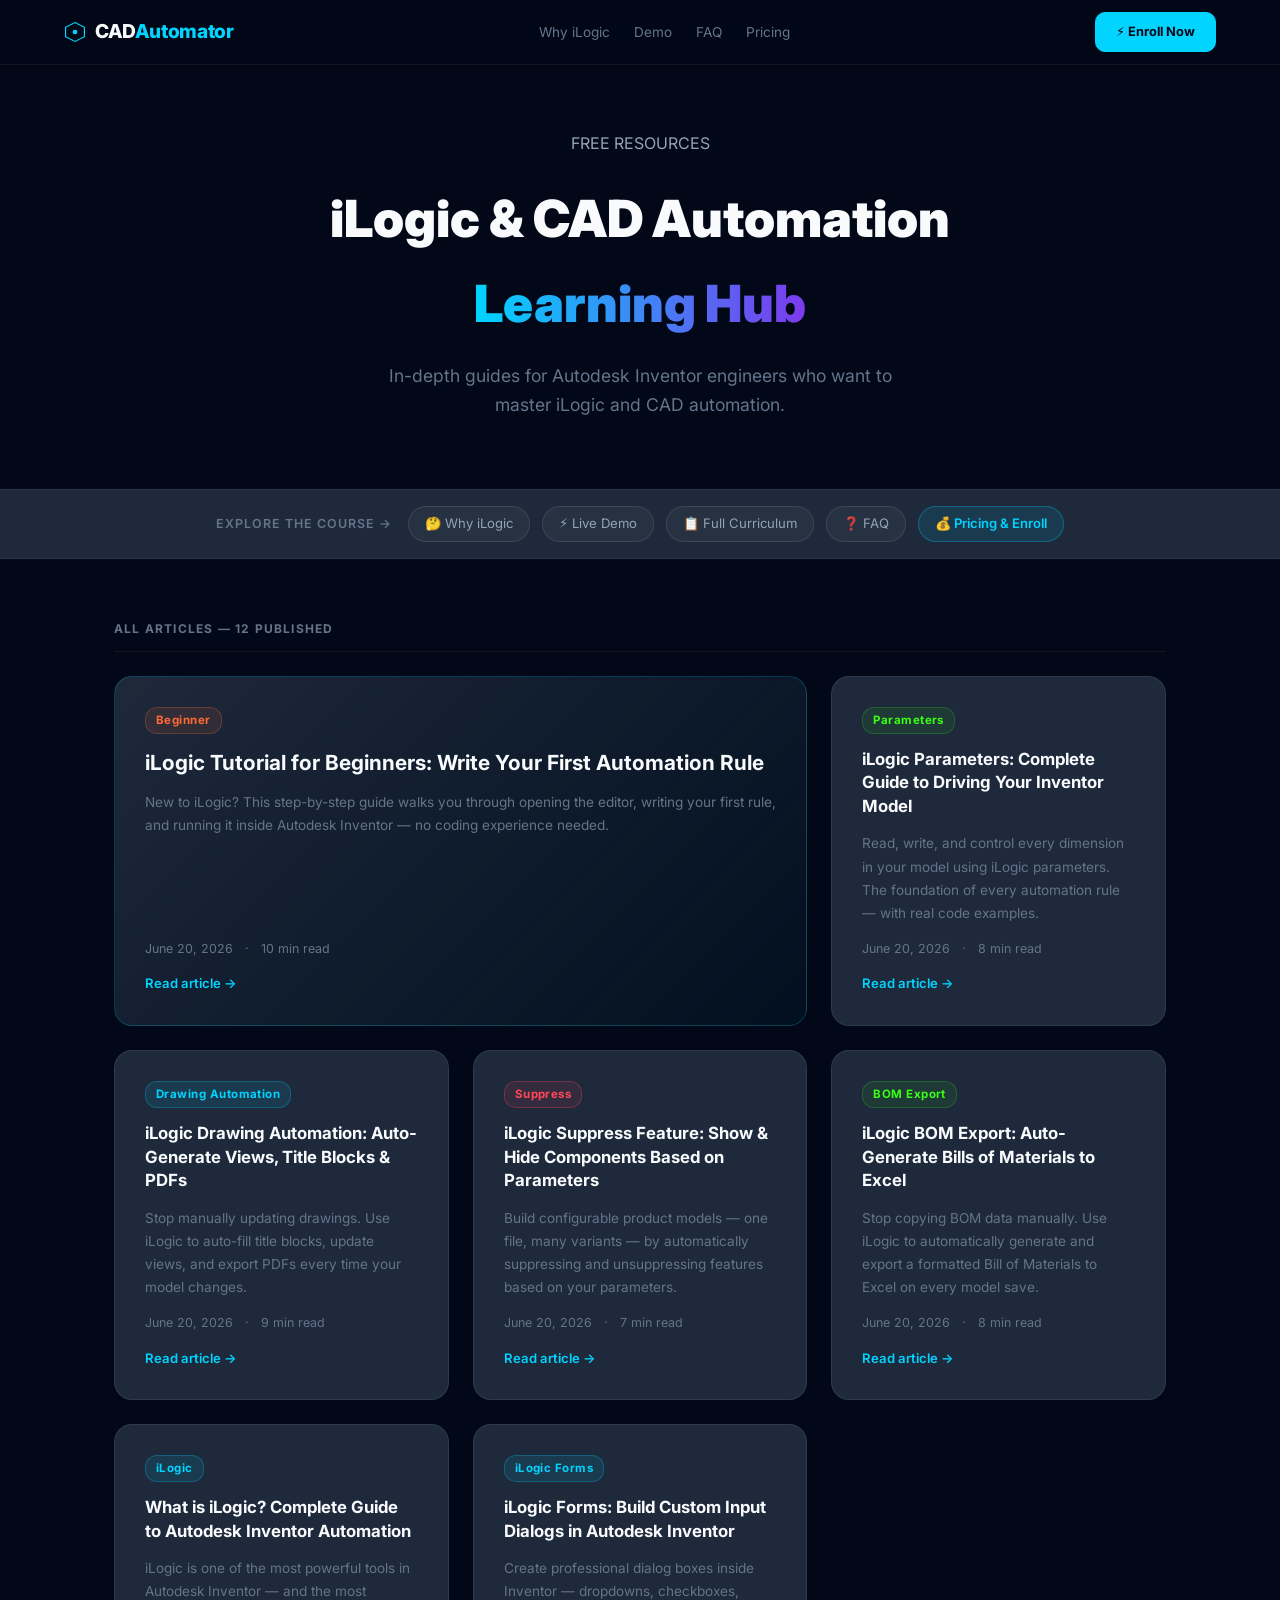
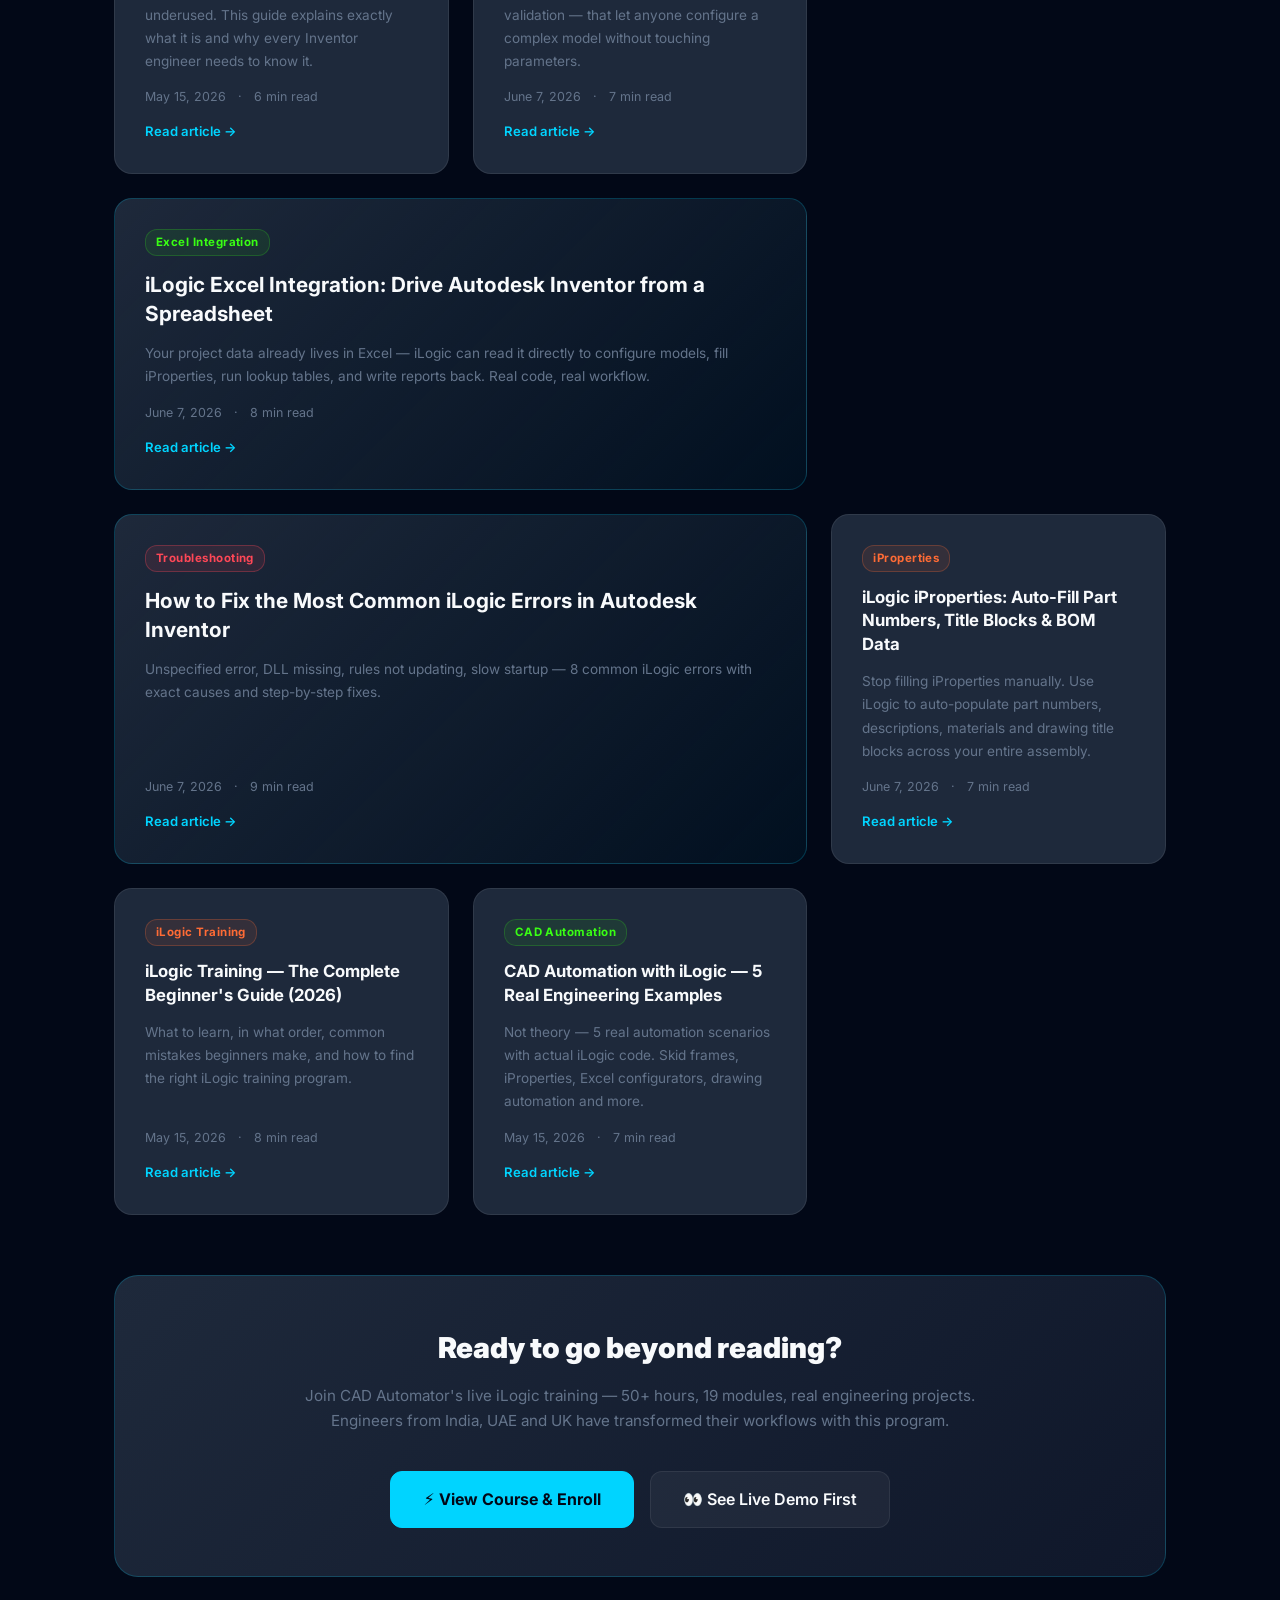
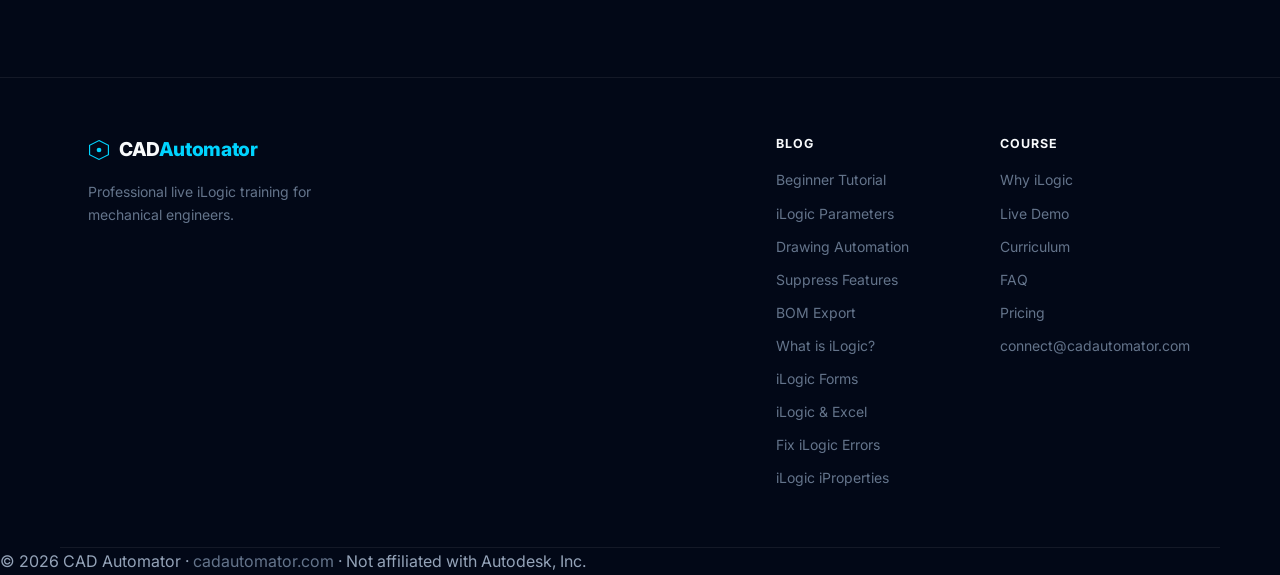
==== commit d3c1e492: "Update blog index to show all 12 articles" ====
--- a/blog/index.html
+++ b/blog/index.html
@@ -111,19 +111,87 @@
 <!-- ── Articles ── -->
 <div class="blog-index-body">
 
-  <p class="bi-section-label">All Articles — 7 published</p>
+  <p class="bi-section-label">All Articles — 12 published</p>
 
   <div class="bi-grid">
 
-    <a href="what-is-ilogic.html" class="bi-card featured">
+    <a href="ilogic-beginner-tutorial.html" class="bi-card featured">
+      <span class="bi-tag orange">Beginner</span>
+      <h2>iLogic Tutorial for Beginners: Write Your First Automation Rule</h2>
+      <p>New to iLogic? This step-by-step guide walks you through opening the editor, writing your first rule, and running it inside Autodesk Inventor — no coding experience needed.</p>
+      <div class="bi-meta"><span>June 20, 2026</span><span>·</span><span>10 min read</span></div>
+      <span class="bi-read-link">Read article →</span>
+    </a>
+
+    <a href="ilogic-parameters.html" class="bi-card">
+      <span class="bi-tag green">Parameters</span>
+      <h2>iLogic Parameters: Complete Guide to Driving Your Inventor Model</h2>
+      <p>Read, write, and control every dimension in your model using iLogic parameters. The foundation of every automation rule — with real code examples.</p>
+      <div class="bi-meta"><span>June 20, 2026</span><span>·</span><span>8 min read</span></div>
+      <span class="bi-read-link">Read article →</span>
+    </a>
+
+    <a href="ilogic-drawing-automation.html" class="bi-card">
+      <span class="bi-tag blue">Drawing Automation</span>
+      <h2>iLogic Drawing Automation: Auto-Generate Views, Title Blocks &amp; PDFs</h2>
+      <p>Stop manually updating drawings. Use iLogic to auto-fill title blocks, update views, and export PDFs every time your model changes.</p>
+      <div class="bi-meta"><span>June 20, 2026</span><span>·</span><span>9 min read</span></div>
+      <span class="bi-read-link">Read article →</span>
+    </a>
+
+    <a href="ilogic-suppress-features.html" class="bi-card">
+      <span class="bi-tag" style="background:rgba(255,71,87,.1);color:#ff4757;border:1px solid rgba(255,71,87,.3)">Suppress</span>
+      <h2>iLogic Suppress Feature: Show &amp; Hide Components Based on Parameters</h2>
+      <p>Build configurable product models — one file, many variants — by automatically suppressing and unsuppressing features based on your parameters.</p>
+      <div class="bi-meta"><span>June 20, 2026</span><span>·</span><span>7 min read</span></div>
+      <span class="bi-read-link">Read article →</span>
+    </a>
+
+    <a href="ilogic-bom-export.html" class="bi-card">
+      <span class="bi-tag green">BOM Export</span>
+      <h2>iLogic BOM Export: Auto-Generate Bills of Materials to Excel</h2>
+      <p>Stop copying BOM data manually. Use iLogic to automatically generate and export a formatted Bill of Materials to Excel on every model save.</p>
+      <div class="bi-meta"><span>June 20, 2026</span><span>·</span><span>8 min read</span></div>
+      <span class="bi-read-link">Read article →</span>
+    </a>
+
+    <a href="what-is-ilogic.html" class="bi-card">
       <span class="bi-tag blue">iLogic</span>
       <h2>What is iLogic? Complete Guide to Autodesk Inventor Automation</h2>
-      <p>iLogic is one of the most powerful tools in Autodesk Inventor — and the most underused. This guide explains exactly what iLogic is, what it automates, and why every Inventor engineer needs to know it.</p>
-      <div class="bi-meta">
-        <span>May 15, 2026</span>
-        <span>·</span>
-        <span>6 min read</span>
-      </div>
+      <p>iLogic is one of the most powerful tools in Autodesk Inventor — and the most underused. This guide explains exactly what it is and why every Inventor engineer needs to know it.</p>
+      <div class="bi-meta"><span>May 15, 2026</span><span>·</span><span>6 min read</span></div>
+      <span class="bi-read-link">Read article →</span>
+    </a>
+
+    <a href="ilogic-forms-guide.html" class="bi-card">
+      <span class="bi-tag blue">iLogic Forms</span>
+      <h2>iLogic Forms: Build Custom Input Dialogs in Autodesk Inventor</h2>
+      <p>Create professional dialog boxes inside Inventor — dropdowns, checkboxes, validation — that let anyone configure a complex model without touching parameters.</p>
+      <div class="bi-meta"><span>June 7, 2026</span><span>·</span><span>7 min read</span></div>
+      <span class="bi-read-link">Read article →</span>
+    </a>
+
+    <a href="ilogic-excel-integration.html" class="bi-card featured">
+      <span class="bi-tag green">Excel Integration</span>
+      <h2>iLogic Excel Integration: Drive Autodesk Inventor from a Spreadsheet</h2>
+      <p>Your project data already lives in Excel — iLogic can read it directly to configure models, fill iProperties, run lookup tables, and write reports back. Real code, real workflow.</p>
+      <div class="bi-meta"><span>June 7, 2026</span><span>·</span><span>8 min read</span></div>
+      <span class="bi-read-link">Read article →</span>
+    </a>
+
+    <a href="ilogic-errors-fix.html" class="bi-card featured">
+      <span class="bi-tag" style="background:rgba(255,71,87,.1);color:#ff4757;border:1px solid rgba(255,71,87,.3)">Troubleshooting</span>
+      <h2>How to Fix the Most Common iLogic Errors in Autodesk Inventor</h2>
+      <p>Unspecified error, DLL missing, rules not updating, slow startup — 8 common iLogic errors with exact causes and step-by-step fixes.</p>
+      <div class="bi-meta"><span>June 7, 2026</span><span>·</span><span>9 min read</span></div>
+      <span class="bi-read-link">Read article →</span>
+    </a>
+
+    <a href="ilogic-iproperties.html" class="bi-card">
+      <span class="bi-tag orange">iProperties</span>
+      <h2>iLogic iProperties: Auto-Fill Part Numbers, Title Blocks &amp; BOM Data</h2>
+      <p>Stop filling iProperties manually. Use iLogic to auto-populate part numbers, descriptions, materials and drawing title blocks across your entire assembly.</p>
+      <div class="bi-meta"><span>June 7, 2026</span><span>·</span><span>7 min read</span></div>
       <span class="bi-read-link">Read article →</span>
     </a>
 
@@ -131,11 +199,7 @@
       <span class="bi-tag orange">iLogic Training</span>
       <h2>iLogic Training — The Complete Beginner's Guide (2026)</h2>
       <p>What to learn, in what order, common mistakes beginners make, and how to find the right iLogic training program.</p>
-      <div class="bi-meta">
-        <span>May 15, 2026</span>
-        <span>·</span>
-        <span>8 min read</span>
-      </div>
+      <div class="bi-meta"><span>May 15, 2026</span><span>·</span><span>8 min read</span></div>
       <span class="bi-read-link">Read article →</span>
     </a>
 
@@ -143,59 +207,7 @@
       <span class="bi-tag green">CAD Automation</span>
       <h2>CAD Automation with iLogic — 5 Real Engineering Examples</h2>
       <p>Not theory — 5 real automation scenarios with actual iLogic code. Skid frames, iProperties, Excel configurators, drawing automation and more.</p>
-      <div class="bi-meta">
-        <span>May 15, 2026</span>
-        <span>·</span>
-        <span>7 min read</span>
-      </div>
-      <span class="bi-read-link">Read article →</span>
-    </a>
-
-    <a href="ilogic-forms-guide.html" class="bi-card">
-      <span class="bi-tag blue">iLogic Forms</span>
-      <h2>iLogic Forms: Build Custom Input Dialogs in Autodesk Inventor</h2>
-      <p>Create professional dialog boxes inside Inventor — dropdowns, checkboxes, validation — that let anyone configure a complex model without touching parameters.</p>
-      <div class="bi-meta">
-        <span>June 7, 2026</span>
-        <span>·</span>
-        <span>7 min read</span>
-      </div>
-      <span class="bi-read-link">Read article →</span>
-    </a>
-
-    <a href="ilogic-excel-integration.html" class="bi-card featured">
-      <span class="bi-tag green">Excel Integration</span>
-      <h2>iLogic Excel Integration: Drive Autodesk Inventor from a Spreadsheet</h2>
-      <p>Your project data already lives in Excel — iLogic can read it directly to configure models, fill iProperties, run lookup tables, and write reports back. Real code, real workflow.</p>
-      <div class="bi-meta">
-        <span>June 7, 2026</span>
-        <span>·</span>
-        <span>8 min read</span>
-      </div>
-      <span class="bi-read-link">Read article →</span>
-    </a>
-
-    <a href="ilogic-errors-fix.html" class="bi-card featured">
-      <span class="bi-tag" style="background:rgba(255,71,87,.1);color:#ff4757;border:1px solid rgba(255,71,87,.3)">Troubleshooting</span>
-      <h2>How to Fix the Most Common iLogic Errors in Autodesk Inventor</h2>
-      <p>Unspecified error, DLL missing, rules not updating, slow startup — 8 common iLogic errors with exact causes and step-by-step fixes. Includes a handy jump-to table.</p>
-      <div class="bi-meta">
-        <span>June 7, 2026</span>
-        <span>·</span>
-        <span>9 min read</span>
-      </div>
-      <span class="bi-read-link">Read article →</span>
-    </a>
-
-    <a href="ilogic-iproperties.html" class="bi-card">
-      <span class="bi-tag orange">iProperties</span>
-      <h2>iLogic iProperties: Auto-Fill Part Numbers, Title Blocks &amp; BOM Data</h2>
-      <p>Stop filling iProperties manually. Use iLogic to auto-populate part numbers, descriptions, materials and drawing title blocks across your entire assembly.</p>
-      <div class="bi-meta">
-        <span>June 7, 2026</span>
-        <span>·</span>
-        <span>7 min read</span>
-      </div>
+      <div class="bi-meta"><span>May 15, 2026</span><span>·</span><span>7 min read</span></div>
       <span class="bi-read-link">Read article →</span>
     </a>
 
@@ -225,10 +237,13 @@
     <div class="footer-links">
       <div class="fl-col">
         <h4>Blog</h4>
+        <a href="ilogic-beginner-tutorial.html">Beginner Tutorial</a>
+        <a href="ilogic-parameters.html">iLogic Parameters</a>
+        <a href="ilogic-drawing-automation.html">Drawing Automation</a>
+        <a href="ilogic-suppress-features.html">Suppress Features</a>
+        <a href="ilogic-bom-export.html">BOM Export</a>
         <a href="what-is-ilogic.html">What is iLogic?</a>
-        <a href="ilogic-training-guide.html">iLogic Training Guide</a>
-        <a href="cad-automation-examples.html">CAD Automation Examples</a>
-        <a href="ilogic-forms-guide.html">iLogic Forms Guide</a>
+        <a href="ilogic-forms-guide.html">iLogic Forms</a>
         <a href="ilogic-excel-integration.html">iLogic &amp; Excel</a>
         <a href="ilogic-errors-fix.html">Fix iLogic Errors</a>
         <a href="ilogic-iproperties.html">iLogic iProperties</a>
